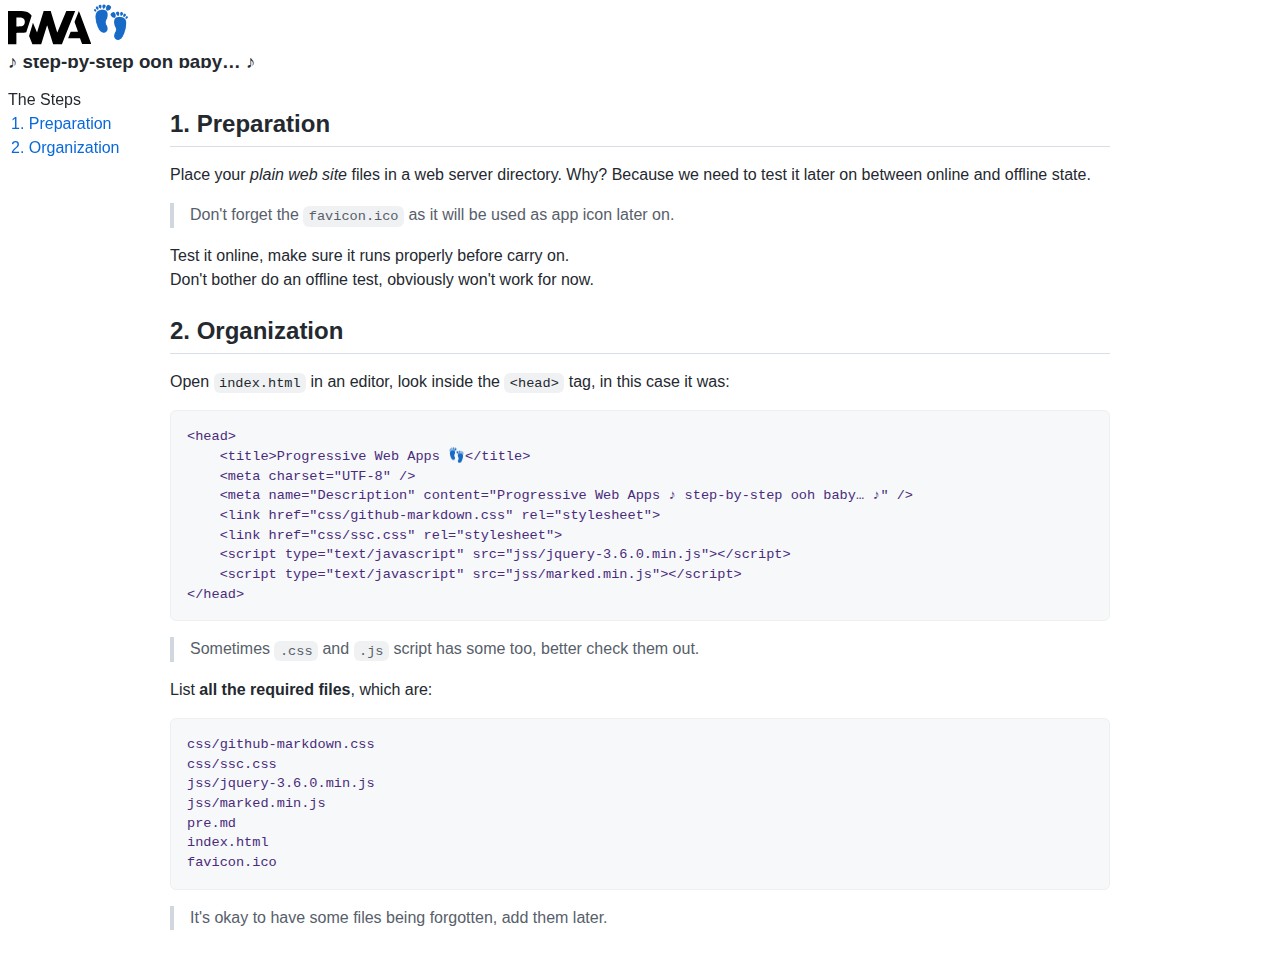
==== web/index.html @ a867998c "📁 Preparation & Organization" ====
<!DOCTYPE HTML>
<html lang="en">
	<head>
		<title>Progressive Web Apps 👣</title>
		<meta charset="UTF-8" />
		<meta name="Description" content="Progressive Web Apps ♪ step-by-step ooh baby… ♪" />
		<link href="css/github-markdown.css" rel="stylesheet">
		<link href="css/ssc.css" rel="stylesheet">
		<script type="text/javascript" src="jss/jquery-3.6.0.min.js"></script>
		<script type="text/javascript" src="jss/marked.min.js"></script>
	</head>
	<body>
		<div id="titcon">
			<div id="pwasvgcon">
				<svg id="pwasvg" width="100%" height="100%" viewBox="0 0 450 243" 
					version="1.1" xmlns:xlink="http://www.w3.org/1999/xlink" xmlns="http://www.w3.org/2000/svg">
					<g id="pwatxt">
						<g id="pwashorts" opacity="1">
							<path id="p450" fill="#000000" 
								d="M0.0225 11.2562C23.6725 11.1962 47.3225 11.2662 70.9725 11.2262C80.5425 11.1362 90.1925 12.0162 99.3325 14.9562C110.413 18.4662 120.303 25.7362 126.743 35.4162C127.763 36.7262 127.043 38.3862 126.713 39.8062C117.263 68.4862 108.163 97.2762 98.6525 125.946C81.2925 130.936 63.0525 127.866 45.2925 129.046C45.3725 149.426 45.4825 169.796 45.2525 190.176C30.1725 190.216 15.1025 190.206 0.0225 190.176C-0.0074997 130.536 -0.0074997 70.8962 0.0225 11.2562M45.2925 46.2762C45.4125 62.2062 45.4225 78.1362 45.2825 94.0662C53.3825 94.1462 61.5225 94.5062 69.6025 93.7262C75.4125 93.1062 81.5725 91.3462 85.4925 86.7262C90.8625 80.4862 91.4525 71.5962 90.2925 63.7862C89.0425 55.8262 82.7425 48.9262 74.7625 47.3862C65.0825 45.3762 55.1025 46.0462 45.2925 46.2762L45.2925 46.2762Z" />
							<path id="w25d4" fill="#000000" 
								d="M192.553 11.4286C204.783 11.0486 218.363 11.3386 230.603 11.2686C242.753 49.4986 253.683 88.1286 265.833 126.359C267.893 122.369 269.623 118.219 271.393 114.089C285.873 79.8586 300.703 45.7686 314.983 11.4586C330.923 11.0786 346.893 11.2286 362.833 11.3886C339.203 71.0386 314.773 130.389 291.123 190.029C275.313 190.409 259.493 190.199 243.683 190.149C235.043 162.739 226.483 135.309 217.923 107.879C215.613 100.989 213.853 94.7886 211.123 88.0386C199.833 122.339 190.453 155.739 179.353 190.099C163.513 190.259 131.753 190.039 131.753 190.039C131.753 190.039 123.293 168.091 116.052 150.649C114.752 148.829 113.832 145.189 114.552 143.239C123.091 116.055 134.743 74.7586 134.743 74.7586L156.853 126.519L161.283 111.919L192.553 11.4286Z" />
							<path id="a72d173" fill="#000000" 
								d="M361.5 64.11C368.88 46.59 375.14 28.62 382.78 11.22C390.76 31.27 398.02 51.61 405.73 71.78C420.5 110.97 435.23 150.18 450 189.38C433.41 189.52 416.82 189.59 400.23 189.35C396.53 178.73 392.75 168.13 388.84 157.58C367.49 157.27 346.13 157.68 324.78 157.39C329.23 145.85 333.86 134.38 338.38 122.87C351.57 122.72 364.77 123 377.96 122.73C372.11 106.17 366.17 89.64 360.23 73.11C358.88 70.07 360.31 66.92 361.5 64.11L361.5 64.11Z" />
						</g>
						<g id="pwalonger">
							<g id="pwapro" opacity="0">
								<path id="pb0" fill="#000000" 
									d="M0 190.201L0 11.2214L77.3987 11.2214C91.4267 11.2214 103.734 14.5248 113.763 21.04C123.791 27.5552 128.142 34.5075 131.412 40.8C134.683 47.0925 139.538 56.99 139.743 73.18C139.948 89.37 137.301 95.3589 131.232 105.56C125.164 115.761 117.837 118.372 113.123 121.02C108.408 123.668 90.3555 129.05 76.0225 129.05L45.2525 129.05L45.2525 190.18L0 190.201L0 190.201ZM45.29 46.28C45.41 62.21 45.42 78.14 45.28 94.07C53.38 94.15 61.52 94.51 69.6 93.73C75.41 93.11 81.57 91.35 85.49 86.73C90.86 80.49 91.45 71.6 90.29 63.79C89.04 55.83 82.74 48.93 74.76 47.39C65.08 45.38 55.1 46.05 45.29 46.28L45.29 46.28Z" />
								<path id="r6d114" fill="#000000" 
									d="M160.132 56.2645L160.132 190.045L202.723 190.045L202.723 117.406C202.723 109.452 205.248 103.021 210.3 98.1145C215.352 93.2081 221.681 90.7549 229.287 90.7549C231.842 90.7549 234.76 90.9581 238.04 91.3646C241.321 91.771 243.977 92.3226 246.01 93.0193L246.01 56.0032C242.119 54.9581 238.142 54.4355 234.077 54.4355C226.761 54.4355 220.345 56.5984 214.829 60.9242C209.313 65.25 205.336 71.8259 202.897 80.6516L201.503 80.6516L201.503 56.2645L160.132 56.2645L160.132 56.2645Z" />
								<path id="o9d8621" fill="#000000" 
									d="M325.877 192.571C311.884 192.571 299.836 189.682 289.732 183.905C279.629 178.127 271.863 170.056 266.434 159.692C261.005 149.327 258.29 137.294 258.29 123.59C258.29 109.829 261.005 97.7661 266.434 87.4016C271.863 77.0371 279.629 68.9662 289.732 63.1887C299.836 57.4113 311.884 54.5226 325.877 54.5226C339.929 54.5226 351.992 57.4113 362.066 63.1887C372.14 68.9662 379.892 77.0371 385.321 87.4016C390.75 97.7661 393.464 109.829 393.464 123.59C393.464 137.294 390.75 149.327 385.321 159.692C379.892 170.056 372.14 178.127 362.066 183.905C351.992 189.682 339.929 192.571 325.877 192.571L325.877 192.571ZM326.139 160.432C333.745 160.432 339.638 157.006 343.819 150.155C348 143.303 350.09 134.361 350.09 123.329C350.09 112.239 348 103.253 343.819 96.3725C339.638 89.4919 333.745 86.0516 326.139 86.0516C318.242 86.0516 312.189 89.4919 307.979 96.3725C303.769 103.253 301.664 112.239 301.664 123.329C301.664 134.361 303.769 143.303 307.979 150.155C312.189 157.006 318.242 160.432 326.139 160.432L326.139 160.432Z" />
							</g>
							<g id="pwagre" opacity="0">
								<path id="g15d6819" fill="#000000" 
									d="M477.686 243C458.641 243 443.719 239.139 432.919 231.416C422.119 223.694 415.935 213.968 414.367 202.239L454.693 199.974C455.854 204.097 458.453 207.377 462.488 209.816C466.523 212.255 471.967 213.474 478.819 213.474C485.961 213.474 491.869 211.732 496.543 208.248C501.217 204.765 503.554 198.755 503.554 190.219L503.554 166.703L502.073 166.703C499.577 172.858 495.106 177.982 488.661 182.076C482.215 186.169 474.057 188.216 464.186 188.216C454.432 188.216 445.504 185.937 437.404 181.379C429.304 176.821 422.83 169.737 417.982 160.127C413.133 150.518 410.709 138.135 410.709 122.981C410.709 107.303 413.206 94.4129 418.199 84.3097C423.193 74.2065 429.754 66.7161 437.883 61.8387C446.012 56.9613 454.722 54.5226 464.012 54.5226C474.58 54.5226 482.898 57.0919 488.965 62.2307C495.033 67.3694 499.344 73.0162 501.899 79.171L503.119 79.171L503.119 56.2645L545.535 56.2645L545.535 190.568C545.535 201.89 542.675 211.456 536.956 219.266C531.236 227.076 523.296 232.984 513.135 236.99C502.973 240.997 491.157 243 477.686 243L477.686 243ZM478.993 157.21C486.774 157.21 492.827 154.19 497.153 148.152C501.479 142.113 503.642 133.723 503.642 122.981C503.642 112.123 501.479 103.544 497.153 97.2435C492.827 90.9435 486.774 87.7935 478.993 87.7935C471.097 87.7935 465.029 90.9871 460.79 97.3742C456.551 103.761 454.432 112.297 454.432 122.981C454.432 133.665 456.551 142.04 460.79 148.108C465.029 154.176 471.097 157.21 478.993 157.21L478.993 157.21Z" />
								<path id="r21d6876" fill="#000000" 
									d="M568.002 56.2645L568.002 190.045L610.593 190.045L610.593 117.406C610.593 109.452 613.119 103.021 618.17 98.1145C623.222 93.2081 629.551 90.7549 637.157 90.7549C639.712 90.7549 642.63 90.9581 645.91 91.3646C649.191 91.771 651.848 92.3226 653.88 93.0193L653.88 56.0032C649.99 54.9581 646.012 54.4355 641.948 54.4355C634.631 54.4355 628.215 56.5984 622.699 60.9242C617.183 65.25 613.206 71.8259 610.767 80.6516L609.373 80.6516L609.373 56.2645L568.002 56.2645L568.002 56.2645Z" />
								<path id="e25d4358" fill="#000000" 
									d="M733.837 192.571C712.817 192.571 696.283 186.445 684.235 174.194C672.187 161.942 666.162 145.103 666.162 123.677C666.162 109.858 668.891 97.7661 674.349 87.4016C679.807 77.0371 687.501 68.9662 697.43 63.1887C707.359 57.4113 719.059 54.5226 732.53 54.5226C745.188 54.5226 756.395 57.15 766.149 62.4048C775.904 67.6597 783.54 75.3678 789.056 85.5291C794.572 95.6903 797.33 108.116 797.33 122.806L797.33 133.432L708.143 133.432L708.143 134.565C708.143 142.752 710.509 149.342 715.241 154.335C719.974 159.329 726.433 161.826 734.62 161.826C740.195 161.826 745.043 160.65 749.166 158.298C753.288 155.947 756.162 152.564 757.788 148.152L796.895 149.284C794.456 162.406 787.72 172.902 776.688 180.769C765.656 188.637 751.372 192.571 733.837 192.571L733.837 192.571ZM708.143 108.697L757.7 108.697C757.642 101.845 755.334 96.2275 750.776 91.8436C746.218 87.4597 740.426 85.2678 733.4 85.2678C726.317 85.2678 720.409 87.5033 715.676 91.9742C710.944 96.4452 708.433 102.019 708.143 108.697L708.143 108.697Z" />
								<path id="s31d29" 
									d="M903.105 98.1581L942.212 97.1129C941.108 83.8742 935.331 73.4661 924.879 65.8887C914.428 58.3113 900.144 54.5226 882.028 54.5226C863.912 54.5226 849.512 58.2677 838.828 65.7581C828.144 73.2484 822.831 83.7 822.889 97.1129C822.715 118.016 835.954 130.935 862.605 135.871L885.947 140.313C896.631 142.403 902.06 146.265 902.234 151.897C902.176 155.264 900.434 157.965 897.008 159.997C893.583 162.029 889.141 163.045 883.683 163.045C877.644 163.045 872.68 161.768 868.789 159.213C864.899 156.658 862.489 152.942 861.56 148.065L819.492 149.11C821.002 162.348 827.273 172.902 838.305 180.769C849.338 188.637 864.405 192.571 883.509 192.571C895.47 192.571 906.095 190.698 915.386 186.953C924.676 183.208 932.007 177.939 937.378 171.145C942.749 164.352 945.463 156.368 945.521 147.194C945.347 128.09 932.109 116.013 905.805 110.961L880.025 106.084C874.392 104.923 870.487 103.369 868.31 101.424C866.133 99.479 865.073 97.2291 865.131 94.6742C865.073 91.2484 866.771 88.5629 870.226 86.6177C873.681 84.6726 877.876 83.7 882.812 83.7C888.444 83.7 893.089 85.05 896.747 87.75C900.405 90.45 902.525 93.9194 903.105 98.1581L903.105 98.1581Z" />
							</g>
							<g id="pwasiv" opacity="0">
								<path id="s36d7782" fill="#000000" 
									d="M1046.84 98.1581L1085.94 97.1129C1084.84 83.8742 1079.06 73.4661 1068.61 65.8887C1058.16 58.3113 1043.87 54.5226 1025.76 54.5226C1007.64 54.5226 993.242 58.2677 982.558 65.7581C971.874 73.2484 966.561 83.7 966.619 97.1129C966.445 118.016 979.684 130.935 1006.34 135.871L1029.68 140.313C1040.36 142.403 1045.79 146.265 1045.96 151.897C1045.91 155.264 1044.16 157.965 1040.74 159.997C1037.31 162.029 1032.87 163.045 1027.41 163.045C1021.37 163.045 1016.41 161.768 1012.52 159.213C1008.63 156.658 1006.22 152.942 1005.29 148.065L963.223 149.11C964.732 162.348 971.003 172.902 982.036 180.769C993.068 188.637 1008.14 192.571 1027.24 192.571C1039.2 192.571 1049.83 190.698 1059.12 186.953C1068.41 183.208 1075.74 177.939 1081.11 171.145C1086.48 164.352 1089.19 156.368 1089.25 147.194C1089.08 128.09 1075.84 116.013 1049.54 110.961L1023.75 106.084C1018.12 104.923 1014.22 103.369 1012.04 101.424C1009.86 99.479 1008.8 97.2291 1008.86 94.6742C1008.8 91.2484 1010.5 88.5629 1013.96 86.6177C1017.41 84.6726 1021.61 83.7 1026.54 83.7C1032.17 83.7 1036.82 85.05 1040.48 87.75C1044.14 90.45 1046.25 93.9194 1046.84 98.1581L1046.84 98.1581Z" />
								<path id="i42d3684" fill="#000000" 
									d="M1131.49 40.6742C1125.51 40.6742 1120.37 38.6855 1116.08 34.7081C1111.78 30.7306 1109.63 25.9258 1109.63 20.2935C1109.63 14.6613 1111.78 9.871 1116.08 5.92257C1120.37 1.97419 1125.51 0 1131.49 0C1137.53 0 1142.69 1.97419 1146.95 5.92257C1151.22 9.871 1153.35 14.6613 1153.35 20.2935C1153.35 25.9258 1151.22 30.7306 1146.95 34.7081C1142.69 38.6855 1137.53 40.6742 1131.49 40.6742L1131.49 40.6742ZM1110.16 190.045L1110.16 56.2645L1152.75 56.2645L1152.75 190.045L1110.16 190.045L1110.16 190.045Z" />
								<path id="v44d6367" fill="#000000" 
									d="M1263.62 190.045L1309.52 56.2645L1264.66 56.2645L1239.93 148.413L1238.54 148.413L1213.89 56.2645L1169.03 56.2645L1214.84 190.045L1263.62 190.045L1263.62 190.045Z" />
								<path id="e50d424" fill="#000000" 
									d="M1388.34 192.571C1367.32 192.571 1350.79 186.445 1338.74 174.194C1326.69 161.942 1320.67 145.103 1320.67 123.677C1320.67 109.858 1323.4 97.7661 1328.85 87.4016C1334.31 77.0371 1342.01 68.9662 1351.94 63.1887C1361.86 57.4113 1373.56 54.5226 1387.04 54.5226C1399.69 54.5226 1410.9 57.15 1420.65 62.4048C1430.41 67.6597 1438.04 75.3678 1443.56 85.5291C1449.08 95.6903 1451.84 108.116 1451.84 122.806L1451.84 133.432L1362.65 133.432L1362.65 134.565C1362.65 142.752 1365.01 149.342 1369.75 154.335C1374.48 159.329 1380.94 161.826 1389.13 161.826C1394.7 161.826 1399.55 160.65 1403.67 158.298C1407.79 155.947 1410.67 152.564 1412.29 148.152L1451.4 149.284C1448.96 162.406 1442.23 172.902 1431.19 180.769C1420.16 188.637 1405.88 192.571 1388.34 192.571L1388.34 192.571ZM1362.65 108.697L1412.21 108.697C1412.15 101.845 1409.84 96.2275 1405.28 91.8436C1400.72 87.4597 1394.93 85.2678 1387.91 85.2678C1380.82 85.2678 1374.91 87.5033 1370.18 91.9742C1365.45 96.4452 1362.94 102.019 1362.65 108.697L1362.65 108.697Z" />
							</g>
							<g id="pwaweb" opacity="0">
								<path id="w57d054" fill="#000000" 
									d="M1664.61 11.25C1672.75 36.8627 1680.35 62.655 1688.12 88.3863C1690.68 96.2209 1693.24 104.058 1695.77 111.9C1695.89 112.294 1695.99 113.127 1696.07 114.328C1697.31 118.336 1698.57 122.34 1699.84 126.34C1701.9 122.35 1703.63 118.2 1705.4 114.07C1719.88 79.84 1734.71 45.75 1748.99 11.44C1764.93 11.06 1780.9 11.21 1796.84 11.37C1773.21 71.02 1748.78 130.37 1725.13 190.01C1712.7 190.309 1700.25 190.243 1687.81 190.177C1684.44 190.159 1681.07 190.141 1677.69 190.13C1669.05 162.72 1660.49 135.29 1651.93 107.86C1649.74 101.312 1648.04 94.5927 1645.53 88.1479C1643.03 94.5927 1641.33 101.312 1639.13 107.86C1630.57 135.29 1622.01 162.72 1613.37 190.13C1610 190.141 1606.63 190.159 1603.25 190.177C1590.81 190.243 1578.37 190.309 1565.93 190.01C1542.28 130.37 1517.85 71.02 1494.22 11.37C1510.16 11.21 1526.13 11.06 1542.07 11.44C1556.35 45.75 1571.18 79.84 1585.66 114.07C1587.43 118.2 1589.16 122.35 1591.22 126.34C1592.49 122.34 1593.75 118.336 1595 114.328C1595.07 113.127 1595.17 112.294 1595.29 111.9C1597.83 104.058 1600.38 96.2206 1602.94 88.3857C1610.72 62.6547 1618.31 36.8626 1626.45 11.25C1629.45 11.2671 1632.44 11.2627 1635.43 11.2518C1638.8 11.211 1642.17 11.2049 1645.53 11.212C1648.9 11.2049 1652.27 11.211 1655.64 11.2518C1658.63 11.2627 1661.62 11.2671 1664.61 11.25L1664.61 11.25Z" />
								<path id="e68d0583" fill="#000000" 
									d="M1850.13 192.571C1829.11 192.571 1812.58 186.445 1800.53 174.194C1788.48 161.942 1782.45 145.103 1782.45 123.677C1782.45 109.858 1785.18 97.7661 1790.64 87.4016C1796.1 77.0371 1803.79 68.9662 1813.72 63.1887C1823.65 57.4113 1835.35 54.5226 1848.82 54.5226C1861.48 54.5226 1872.69 57.15 1882.44 62.4048C1892.2 67.6597 1899.83 75.3678 1905.35 85.5291C1910.86 95.6903 1913.62 108.116 1913.62 122.806L1913.62 133.432L1824.44 133.432L1824.44 134.565C1824.44 142.752 1826.8 149.342 1831.53 154.335C1836.27 159.329 1842.73 161.826 1850.91 161.826C1856.49 161.826 1861.34 160.65 1865.46 158.298C1869.58 155.947 1872.45 152.564 1874.08 148.152L1913.19 149.284C1910.75 162.406 1904.01 172.902 1892.98 180.769C1881.95 188.637 1867.66 192.571 1850.13 192.571L1850.13 192.571ZM1824.44 108.697L1873.99 108.697C1873.94 101.845 1871.63 96.2275 1867.07 91.8436C1862.51 87.4597 1856.72 85.2678 1849.69 85.2678C1842.61 85.2678 1836.7 87.5033 1831.97 91.9742C1827.24 96.4452 1824.73 102.019 1824.44 108.697L1824.44 108.697Z" />
								<path id="b73d902" fill="#000000" 
									d="M1935.48 190.045L1935.48 11.671L1978.07 11.671L1978.07 79.171L1978.94 79.171C1981.5 73.0162 1985.81 67.3694 1991.88 62.2307C1997.95 57.092 2006.26 54.5227 2016.83 54.5226C2026.18 54.5226 2034.89 56.9758 2042.96 61.8823C2051.03 66.7888 2057.56 74.3081 2062.56 84.4404C2067.55 94.5726 2070.05 107.507 2070.05 123.242C2070.05 138.455 2067.65 151.142 2062.86 161.303C2058.07 171.465 2051.63 179.115 2043.53 184.253C2035.43 189.392 2026.44 191.961 2016.57 191.961C2006.47 191.961 1998.35 189.566 1992.23 184.776C1986.1 179.986 1981.67 174.513 1978.94 168.358L1977.64 168.358L1977.64 190.045L1935.48 190.045L1935.48 190.045ZM1977.2 123.155C1977.2 134.013 1979.37 142.664 1983.69 149.11C1988.02 155.555 1994.07 158.777 2001.85 158.777C2009.75 158.777 2015.8 155.54 2020.01 149.066C2024.22 142.592 2026.32 133.955 2026.32 123.155C2026.32 112.413 2024.22 103.834 2020.01 97.4177C2015.8 91.0016 2009.75 87.7935 2001.85 87.7935C1994.07 87.7935 1988.02 90.9581 1983.69 97.2871C1979.37 103.616 1977.2 112.239 1977.2 123.155L1977.2 123.155Z" />
							</g>
							<g id="pwaapp" opacity="0">
								<path id="a81d069" fill="#000000" fill-rule="evenodd" 
									d="M2241.22 11.94L2190.46 11.94C2190.46 11.94 2175.22 52.33 2167.51 72.5C2152.74 111.69 2138.01 150.9 2123.24 190.1C2139.83 190.24 2156.42 190.31 2173.01 190.07C2176.71 179.45 2180.49 168.85 2184.4 158.3C2187.62 158.253 2190.85 158.223 2194.07 158.204C2200.98 158.234 2207.9 158.216 2214.81 158.199L2214.82 158.199L2215.84 158.196L2216.88 158.199C2223.8 158.217 2230.72 158.234 2237.64 158.204C2240.86 158.223 2244.08 158.253 2247.3 158.3C2251.21 168.85 2254.99 179.45 2258.69 190.07C2275.28 190.31 2291.87 190.24 2308.46 190.1C2293.69 150.9 2278.96 111.69 2264.19 72.5C2256.48 52.33 2241.24 11.94 2241.24 11.94L2241.22 11.94L2241.22 11.94ZM2236.42 123.45C2230.57 106.89 2215.35 64.7619 2215.35 64.7619C2215.35 64.7619 2201.13 106.89 2195.28 123.45C2197.7 123.499 2234 123.499 2236.42 123.45Z" />
								<path id="p88d869" fill="#000000" 
									d="M2327.49 240.213L2327.49 56.2645L2369.65 56.2645L2369.65 79.171L2370.95 79.171C2373.51 73.0162 2377.82 67.3694 2383.89 62.2307C2389.95 57.092 2398.27 54.5226 2408.84 54.5226C2418.19 54.5226 2426.9 56.9758 2434.97 61.8822C2443.04 66.7887 2449.57 74.3081 2454.56 84.4403C2459.56 94.5726 2462.05 107.506 2462.05 123.242C2462.05 138.455 2459.66 151.142 2454.87 161.303C2450.08 171.465 2443.63 179.115 2435.53 184.253C2427.43 189.392 2418.45 191.961 2408.58 191.961C2398.47 191.961 2390.36 189.566 2384.23 184.776C2378.11 179.986 2373.68 174.513 2370.95 168.358L2370.08 168.358L2370.08 240.213L2327.49 240.213L2327.49 240.213ZM2369.21 123.155C2369.21 134.013 2371.37 142.664 2375.7 149.11C2380.02 155.555 2386.08 158.777 2393.86 158.777C2401.75 158.777 2407.81 155.54 2412.02 149.066C2416.23 142.592 2418.33 133.955 2418.33 123.155C2418.33 112.413 2416.23 103.834 2412.02 97.4177C2407.81 91.0016 2401.75 87.7935 2393.86 87.7935C2386.08 87.7935 2380.02 90.9581 2375.7 97.2871C2371.37 103.616 2369.21 112.239 2369.21 123.155L2369.21 123.155Z" />
								<path id="p94d862" fill="#000000" 
									d="M2484.44 240.213L2484.44 56.2645L2526.59 56.2645L2526.59 79.171L2527.9 79.171C2530.46 73.0162 2534.77 67.3694 2540.83 62.2307C2546.9 57.092 2555.22 54.5226 2565.79 54.5226C2575.14 54.5226 2583.85 56.9758 2591.92 61.8822C2599.99 66.7887 2606.52 74.3081 2611.51 84.4403C2616.51 94.5726 2619 107.506 2619 123.242C2619 138.455 2616.61 151.142 2611.82 161.303C2607.03 171.465 2600.58 179.115 2592.48 184.253C2584.38 189.392 2575.4 191.961 2565.53 191.961C2555.42 191.961 2547.31 189.566 2541.18 184.776C2535.06 179.986 2530.63 174.513 2527.9 168.358L2527.03 168.358L2527.03 240.213L2484.44 240.213L2484.44 240.213ZM2526.16 123.155C2526.16 134.013 2528.32 142.664 2532.65 149.11C2536.97 155.555 2543.03 158.777 2550.81 158.777C2558.7 158.777 2564.76 155.54 2568.97 149.066C2573.18 142.592 2575.28 133.955 2575.28 123.155C2575.28 112.413 2573.18 103.834 2568.97 97.4177C2564.76 91.0016 2558.7 87.7935 2550.81 87.7935C2543.03 87.7935 2536.97 90.9581 2532.65 97.2871C2528.32 103.616 2526.16 112.239 2526.16 123.155L2526.16 123.155Z" />
							</g>
						</g>
					</g>
				</svg>
			</div>
			<div id="foocon"><h1>👣</h1></div>
		</div>
		<div id="subcon"></div>
		<div id="toc"><ul id="cul"><span id="ult">The Steps</span> <span id="uli">🔗</span></ul></div>
		<div id="content" class="markdown-body"></div>
		<script>
			var arses, asses, subtit, anirun = false, mdfile = 'README.md';
			$.get(mdfile, function(data){
				arses = marked.parse(data);
				arses = arses.substr(arses.indexOf('<p>'));
				subtit =	arses.substr(0,arses.indexOf('</p>'));
				subtit =	'<h3>'+subtit.substr(subtit.indexOf('♪'),subtit.lastIndexOf('♪')-1)+'</h3>';
				arses = arses.substr(arses.indexOf('<h2>'));
				$('#content').html(arses); 
			}, 'text').done(function(){
				$('#pwatxt').animate({opacity:1}, 3060, aniTit);
				$('#subcon').html(subtit);
				setH2s($('#content').children());
				$('a').on("click",aniTit);
				$('ul').show();
			}).fail(function(e){ 
				console.log('md parse fail'); 
				$('#content').html(asses);
				$('ul').hide();
			});
			function setH2s(o){
				var h2i, cul = '';
				for (let i = 0; i < o.length; i++) {
					if(o.get(i).tagName == 'H2') {
						h2i = o.get(i).textContent.split(' ')[1].toLowerCase();
						o.get(i).id = h2i;
						cul += '<li><a href="#'+h2i+'">'+o.get(i).textContent+'</a></li>';
					}
				} 
				$('#cul').append(cul);
			}
			function aniTit(){
				if(!anirun){
					anirun = true;
					$('#p450').css({opacity:0});
					$('#pwapro').css({opacity:1});
					$('#w25d4,#a72d173').css({transform:"translateX(39.6%)"});
					$('#pwatxt').animate({opacity:1}, 270, function(){
						$('#pwagre').css({opacity:1});
						$('#w25d4,#a72d173').css({transform:"translateX(66%)"});
						$('#pwatxt').animate({opacity:1}, 270, function(){
							$('#pwasiv').css({opacity:1});
							$('#w25d4,#a72d173').css({transform:"translateX(75.6%)"});
							$('#pwatxt').animate({opacity:1}, 270, function(){
								$('#w25d4').css({opacity:0});
								$('#pwaweb').css({opacity:1});
								$('#a72d173').css({transform:"translateX(79.6%)"});
								$('#pwatxt').animate({opacity:1}, 270, function(){
									$('#a72d173').css({opacity:0});
									$('#pwaapp').css({opacity:1});
									$('#pwatxt').animate({opacity:1}, 3060, function(){
										$('#pwapro,#pwagre,#pwasiv,#pwaweb,#pwaapp').animate({opacity:0}, { 
											duration: 360, done: function(){
											$('#p450,#w25d4,#a72d173').removeAttr("style");
											$('#pwasvg').attr("viewBox","0 0 450 243");
											anirun = false;
										}});
									});
									$('#pwasvg').attr("viewBox","0 0 2619 243");
								});
								$('#pwasvg').attr("viewBox","0 0 2277 243");
							});
							$('#pwasvg').attr("viewBox","0 0 1836 243");
						});
						$('#pwasvg').attr("viewBox","0 0 1335 243");
					});
					$('#pwasvg').attr("viewBox","0 0 786 243");
				}
			}
			asses = '🤦‍♂️<pre>Ouch… It\'s not working this way. Please <b>run this site on a web server</b>.</pre>'; 
			asses += '🦊<pre class="err">⚠ Cross-Origin Request Blocked: The Same Origin Policy disallows reading the remote resource at file:///…/';
			asses += mdfile + '. (Reason: CORS request not http).</pre>';
			asses += '🤬<pre class="war">Why would it indiscriminately be blocked? First of all, it\'s a local file. ';
			asses += 'By definition it\'s not even a remote file! ';
			asses += 'Have you ever think of a better solution, like prompting user to allow/disallow this? ';
			asses += 'Do you think all web users are dumb? This\'s just dumb!</pre>';
			asses += '🤷‍♂️<pre>Well… I agree. But don\'t ask me. Ask your browser.</pre>'; 
			asses += '🦊<pre class="err">.</pre>';
			asses += '😡<pre class="war">I will just build my own browser then!</pre>';
			asses += '🙎‍♂️<pre>My advice.. don\'t. You might only wasting your energy. Once it\'s launched, it would be banned anyway.</pre>'; 
		</script>
	</body>
</html>
---- web/css/github-markdown.css ----
@media (prefers-color-scheme: dark) {
  .markdown-body, body {
    color-scheme: dark;
    --color-prettylights-syntax-comment: #8b949e;
    --color-prettylights-syntax-constant: #79c0ff;
    --color-prettylights-syntax-entity: #d2a8ff;
    --color-prettylights-syntax-storage-modifier-import: #c9d1d9;
    --color-prettylights-syntax-entity-tag: #7ee787;
    --color-prettylights-syntax-keyword: #ff7b72;
    --color-prettylights-syntax-string: #a5d6ff;
    --color-prettylights-syntax-variable: #ffa657;
    --color-prettylights-syntax-brackethighlighter-unmatched: #f85149;
    --color-prettylights-syntax-invalid-illegal-text: #f0f6fc;
    --color-prettylights-syntax-invalid-illegal-bg: #8e1519;
    --color-prettylights-syntax-carriage-return-text: #f0f6fc;
    --color-prettylights-syntax-carriage-return-bg: #b62324;
    --color-prettylights-syntax-string-regexp: #7ee787;
    --color-prettylights-syntax-markup-list: #f2cc60;
    --color-prettylights-syntax-markup-heading: #1f6feb;
    --color-prettylights-syntax-markup-italic: #c9d1d9;
    --color-prettylights-syntax-markup-bold: #c9d1d9;
    --color-prettylights-syntax-markup-deleted-text: #ffdcd7;
    --color-prettylights-syntax-markup-deleted-bg: #67060c;
    --color-prettylights-syntax-markup-inserted-text: #aff5b4;
    --color-prettylights-syntax-markup-inserted-bg: #033a16;
    --color-prettylights-syntax-markup-changed-text: #ffdfb6;
    --color-prettylights-syntax-markup-changed-bg: #5a1e02;
    --color-prettylights-syntax-markup-ignored-text: #c9d1d9;
    --color-prettylights-syntax-markup-ignored-bg: #1158c7;
    --color-prettylights-syntax-meta-diff-range: #d2a8ff;
    --color-prettylights-syntax-brackethighlighter-angle: #8b949e;
    --color-prettylights-syntax-sublimelinter-gutter-mark: #484f58;
    --color-prettylights-syntax-constant-other-reference-link: #a5d6ff;
    --color-fg-default: #c9d1d9;
    --color-fg-muted: #8b949e;
    --color-fg-subtle: #6e7681;
    --color-canvas-default: #0d1117;
    --color-canvas-subtle: #161b22;
    --color-border-default: #30363d;
    --color-border-muted: #21262d;
    --color-neutral-muted: rgba(110,118,129,0.4);
    --color-accent-fg: #58a6ff;
    --color-accent-emphasis: #1f6feb;
    --color-attention-subtle: rgba(187,128,9,0.15);
    --color-danger-fg: #f85149;
  }
}

@media (prefers-color-scheme: light) {
  .markdown-body, body {
    color-scheme: light;
    --color-prettylights-syntax-comment: #6e7781;
    --color-prettylights-syntax-constant: #0550ae;
    --color-prettylights-syntax-entity: #8250df;
    --color-prettylights-syntax-storage-modifier-import: #24292f;
    --color-prettylights-syntax-entity-tag: #116329;
    --color-prettylights-syntax-keyword: #cf222e;
    --color-prettylights-syntax-string: #0a3069;
    --color-prettylights-syntax-variable: #953800;
    --color-prettylights-syntax-brackethighlighter-unmatched: #82071e;
    --color-prettylights-syntax-invalid-illegal-text: #f6f8fa;
    --color-prettylights-syntax-invalid-illegal-bg: #82071e;
    --color-prettylights-syntax-carriage-return-text: #f6f8fa;
    --color-prettylights-syntax-carriage-return-bg: #cf222e;
    --color-prettylights-syntax-string-regexp: #116329;
    --color-prettylights-syntax-markup-list: #3b2300;
    --color-prettylights-syntax-markup-heading: #0550ae;
    --color-prettylights-syntax-markup-italic: #24292f;
    --color-prettylights-syntax-markup-bold: #24292f;
    --color-prettylights-syntax-markup-deleted-text: #82071e;
    --color-prettylights-syntax-markup-deleted-bg: #ffebe9;
    --color-prettylights-syntax-markup-inserted-text: #116329;
    --color-prettylights-syntax-markup-inserted-bg: #dafbe1;
    --color-prettylights-syntax-markup-changed-text: #953800;
    --color-prettylights-syntax-markup-changed-bg: #ffd8b5;
    --color-prettylights-syntax-markup-ignored-text: #eaeef2;
    --color-prettylights-syntax-markup-ignored-bg: #0550ae;
    --color-prettylights-syntax-meta-diff-range: #8250df;
    --color-prettylights-syntax-brackethighlighter-angle: #57606a;
    --color-prettylights-syntax-sublimelinter-gutter-mark: #8c959f;
    --color-prettylights-syntax-constant-other-reference-link: #0a3069;
    --color-fg-default: #24292f;
    --color-fg-muted: #57606a;
    --color-fg-subtle: #6e7781;
    --color-canvas-default: #ffffff;
    --color-canvas-subtle: #f6f8fa;
    --color-border-default: #d0d7de;
    --color-border-muted: hsla(210,18%,87%,1);
    --color-neutral-muted: rgba(175,184,193,0.2);
    --color-accent-fg: #0969da;
    --color-accent-emphasis: #0969da;
    --color-attention-subtle: #fff8c5;
    --color-danger-fg: #cf222e;
  }
}

.markdown-body {
  -ms-text-size-adjust: 100%;
  -webkit-text-size-adjust: 100%;
  margin: 0;
  color: var(--color-fg-default);
  background-color: var(--color-canvas-default);
  font-family: -apple-system,BlinkMacSystemFont,"Segoe UI","Noto Sans",Helvetica,Arial,sans-serif,"Apple Color Emoji","Segoe UI Emoji";
  font-size: 16px;
  line-height: 1.5;
  word-wrap: break-word;
}

.markdown-body .octicon {
  display: inline-block;
  fill: currentColor;
  vertical-align: text-bottom;
}

.markdown-body h1:hover .anchor .octicon-link:before,
.markdown-body h2:hover .anchor .octicon-link:before,
.markdown-body h3:hover .anchor .octicon-link:before,
.markdown-body h4:hover .anchor .octicon-link:before,
.markdown-body h5:hover .anchor .octicon-link:before,
.markdown-body h6:hover .anchor .octicon-link:before {
  width: 16px;
  height: 16px;
  content: ' ';
  display: inline-block;
  background-color: currentColor;
  -webkit-mask-image: url("data:image/svg+xml,<svg xmlns='http://www.w3.org/2000/svg' viewBox='0 0 16 16' version='1.1' aria-hidden='true'><path fill-rule='evenodd' d='M7.775 3.275a.75.75 0 001.06 1.06l1.25-1.25a2 2 0 112.83 2.83l-2.5 2.5a2 2 0 01-2.83 0 .75.75 0 00-1.06 1.06 3.5 3.5 0 004.95 0l2.5-2.5a3.5 3.5 0 00-4.95-4.95l-1.25 1.25zm-4.69 9.64a2 2 0 010-2.83l2.5-2.5a2 2 0 012.83 0 .75.75 0 001.06-1.06 3.5 3.5 0 00-4.95 0l-2.5 2.5a3.5 3.5 0 004.95 4.95l1.25-1.25a.75.75 0 00-1.06-1.06l-1.25 1.25a2 2 0 01-2.83 0z'></path></svg>");
  mask-image: url("data:image/svg+xml,<svg xmlns='http://www.w3.org/2000/svg' viewBox='0 0 16 16' version='1.1' aria-hidden='true'><path fill-rule='evenodd' d='M7.775 3.275a.75.75 0 001.06 1.06l1.25-1.25a2 2 0 112.83 2.83l-2.5 2.5a2 2 0 01-2.83 0 .75.75 0 00-1.06 1.06 3.5 3.5 0 004.95 0l2.5-2.5a3.5 3.5 0 00-4.95-4.95l-1.25 1.25zm-4.69 9.64a2 2 0 010-2.83l2.5-2.5a2 2 0 012.83 0 .75.75 0 001.06-1.06 3.5 3.5 0 00-4.95 0l-2.5 2.5a3.5 3.5 0 004.95 4.95l1.25-1.25a.75.75 0 00-1.06-1.06l-1.25 1.25a2 2 0 01-2.83 0z'></path></svg>");
}

.markdown-body details,
.markdown-body figcaption,
.markdown-body figure {
  display: block;
}

.markdown-body summary {
  display: list-item;
}

.markdown-body [hidden] {
  display: none !important;
}

.markdown-body a {
  background-color: transparent;
  color: var(--color-accent-fg);
  text-decoration: none;
}

.markdown-body abbr[title] {
  border-bottom: none;
  text-decoration: underline dotted;
}

.markdown-body b,
.markdown-body strong {
  font-weight: var(--base-text-weight-semibold, 600);
}

.markdown-body dfn {
  font-style: italic;
}

.markdown-body h1 {
  margin: .67em 0;
  font-weight: var(--base-text-weight-semibold, 600);
  padding-bottom: .3em;
  font-size: 2em;
  border-bottom: 1px solid var(--color-border-muted);
}

.markdown-body mark {
  background-color: var(--color-attention-subtle);
  color: var(--color-fg-default);
}

.markdown-body small {
  font-size: 90%;
}

.markdown-body sub,
.markdown-body sup {
  font-size: 75%;
  line-height: 0;
  position: relative;
  vertical-align: baseline;
}

.markdown-body sub {
  bottom: -0.25em;
}

.markdown-body sup {
  top: -0.5em;
}

.markdown-body img {
  border-style: none;
  max-width: 100%;
  box-sizing: content-box;
  background-color: var(--color-canvas-default);
}

.markdown-body code,
.markdown-body kbd,
.markdown-body pre,
.markdown-body samp {
  font-family: monospace;
  font-size: 1em;
}

.markdown-body figure {
  margin: 1em 40px;
}

.markdown-body hr {
  box-sizing: content-box;
  overflow: hidden;
  background: transparent;
  border-bottom: 1px solid var(--color-border-muted);
  height: .25em;
  padding: 0;
  margin: 24px 0;
  background-color: var(--color-border-default);
  border: 0;
}

.markdown-body input {
  font: inherit;
  margin: 0;
  overflow: visible;
  font-family: inherit;
  font-size: inherit;
  line-height: inherit;
}

.markdown-body [type=button],
.markdown-body [type=reset],
.markdown-body [type=submit] {
  appearance: button;
  -webkit-appearance: button;
}

.markdown-body [type=checkbox],
.markdown-body [type=radio] {
  box-sizing: border-box;
  padding: 0;
}

.markdown-body [type=number]::-webkit-inner-spin-button,
.markdown-body [type=number]::-webkit-outer-spin-button {
  height: auto;
}

.markdown-body [type=search]::-webkit-search-cancel-button,
.markdown-body [type=search]::-webkit-search-decoration {
  -webkit-appearance: none;
}

.markdown-body ::-webkit-input-placeholder {
  color: inherit;
  opacity: .54;
}

.markdown-body ::-webkit-file-upload-button {
  -webkit-appearance: button;
  font: inherit;
}

.markdown-body a:hover {
  text-decoration: underline;
}

.markdown-body ::placeholder {
  color: var(--color-fg-subtle);
  opacity: 1;
}

.markdown-body hr::before {
  display: table;
  content: "";
}

.markdown-body hr::after {
  display: table;
  clear: both;
  content: "";
}

.markdown-body table {
  border-spacing: 0;
  border-collapse: collapse;
  display: block;
  width: max-content;
  max-width: 100%;
  overflow: auto;
}

.markdown-body td,
.markdown-body th {
  padding: 0;
}

.markdown-body details summary {
  cursor: pointer;
}

.markdown-body details:not([open])>*:not(summary) {
  display: none !important;
}

.markdown-body a:focus,
.markdown-body [role=button]:focus,
.markdown-body input[type=radio]:focus,
.markdown-body input[type=checkbox]:focus {
  outline: 2px solid var(--color-accent-fg);
  outline-offset: -2px;
  box-shadow: none;
}

.markdown-body a:focus:not(:focus-visible),
.markdown-body [role=button]:focus:not(:focus-visible),
.markdown-body input[type=radio]:focus:not(:focus-visible),
.markdown-body input[type=checkbox]:focus:not(:focus-visible) {
  outline: solid 1px transparent;
}

.markdown-body a:focus-visible,
.markdown-body [role=button]:focus-visible,
.markdown-body input[type=radio]:focus-visible,
.markdown-body input[type=checkbox]:focus-visible {
  outline: 2px solid var(--color-accent-fg);
  outline-offset: -2px;
  box-shadow: none;
}

.markdown-body a:not([class]):focus,
.markdown-body a:not([class]):focus-visible,
.markdown-body input[type=radio]:focus,
.markdown-body input[type=radio]:focus-visible,
.markdown-body input[type=checkbox]:focus,
.markdown-body input[type=checkbox]:focus-visible {
  outline-offset: 0;
}

.markdown-body kbd {
  display: inline-block;
  padding: 3px 5px;
  font: 11px ui-monospace,SFMono-Regular,SF Mono,Menlo,Consolas,Liberation Mono,monospace;
  line-height: 10px;
  color: var(--color-fg-default);
  vertical-align: middle;
  background-color: var(--color-canvas-subtle);
  border: solid 1px var(--color-neutral-muted);
  border-bottom-color: var(--color-neutral-muted);
  border-radius: 6px;
  box-shadow: inset 0 -1px 0 var(--color-neutral-muted);
}

.markdown-body h1,
.markdown-body h2,
.markdown-body h3,
.markdown-body h4,
.markdown-body h5,
.markdown-body h6 {
  margin-top: 24px;
  margin-bottom: 16px;
  font-weight: var(--base-text-weight-semibold, 600);
  line-height: 1.25;
}

.markdown-body h2 {
  font-weight: var(--base-text-weight-semibold, 600);
  padding-bottom: .3em;
  font-size: 1.5em;
  border-bottom: 1px solid var(--color-border-muted);
}

.markdown-body h3 {
  font-weight: var(--base-text-weight-semibold, 600);
  font-size: 1.25em;
}

.markdown-body h4 {
  font-weight: var(--base-text-weight-semibold, 600);
  font-size: 1em;
}

.markdown-body h5 {
  font-weight: var(--base-text-weight-semibold, 600);
  font-size: .875em;
}

.markdown-body h6 {
  font-weight: var(--base-text-weight-semibold, 600);
  font-size: .85em;
  color: var(--color-fg-muted);
}

.markdown-body p {
  margin-top: 0;
  margin-bottom: 10px;
}

.markdown-body blockquote {
  margin: 0;
  padding: 0 1em;
  color: var(--color-fg-muted);
  border-left: .25em solid var(--color-border-default);
}

.markdown-body ul,
.markdown-body ol {
  margin-top: 0;
  margin-bottom: 0;
  padding-left: 2em;
}

.markdown-body ol ol,
.markdown-body ul ol {
  list-style-type: lower-roman;
}

.markdown-body ul ul ol,
.markdown-body ul ol ol,
.markdown-body ol ul ol,
.markdown-body ol ol ol {
  list-style-type: lower-alpha;
}

.markdown-body dd {
  margin-left: 0;
}

.markdown-body tt,
.markdown-body code,
.markdown-body samp {
  font-family: ui-monospace,SFMono-Regular,SF Mono,Menlo,Consolas,Liberation Mono,monospace;
  font-size: 12px;
}

.markdown-body pre {
  margin-top: 0;
  margin-bottom: 0;
  font-family: ui-monospace,SFMono-Regular,SF Mono,Menlo,Consolas,Liberation Mono,monospace;
  font-size: 12px;
  word-wrap: normal;
}

.markdown-body .octicon {
  display: inline-block;
  overflow: visible !important;
  vertical-align: text-bottom;
  fill: currentColor;
}

.markdown-body input::-webkit-outer-spin-button,
.markdown-body input::-webkit-inner-spin-button {
  margin: 0;
  -webkit-appearance: none;
  appearance: none;
}

.markdown-body::before {
  display: table;
  content: "";
}

.markdown-body::after {
  display: table;
  clear: both;
  content: "";
}

.markdown-body>*:first-child {
  margin-top: 0 !important;
}

.markdown-body>*:last-child {
  margin-bottom: 0 !important;
}

.markdown-body a:not([href]) {
  color: inherit;
  text-decoration: none;
}

.markdown-body .absent {
  color: var(--color-danger-fg);
}

.markdown-body .anchor {
  float: left;
  padding-right: 4px;
  margin-left: -20px;
  line-height: 1;
}

.markdown-body .anchor:focus {
  outline: none;
}

.markdown-body p,
.markdown-body blockquote,
.markdown-body ul,
.markdown-body ol,
.markdown-body dl,
.markdown-body table,
.markdown-body pre,
.markdown-body details {
  margin-top: 0;
  margin-bottom: 16px;
}

.markdown-body blockquote>:first-child {
  margin-top: 0;
}

.markdown-body blockquote>:last-child {
  margin-bottom: 0;
}

.markdown-body h1 .octicon-link,
.markdown-body h2 .octicon-link,
.markdown-body h3 .octicon-link,
.markdown-body h4 .octicon-link,
.markdown-body h5 .octicon-link,
.markdown-body h6 .octicon-link {
  color: var(--color-fg-default);
  vertical-align: middle;
  visibility: hidden;
}

.markdown-body h1:hover .anchor,
.markdown-body h2:hover .anchor,
.markdown-body h3:hover .anchor,
.markdown-body h4:hover .anchor,
.markdown-body h5:hover .anchor,
.markdown-body h6:hover .anchor {
  text-decoration: none;
}

.markdown-body h1:hover .anchor .octicon-link,
.markdown-body h2:hover .anchor .octicon-link,
.markdown-body h3:hover .anchor .octicon-link,
.markdown-body h4:hover .anchor .octicon-link,
.markdown-body h5:hover .anchor .octicon-link,
.markdown-body h6:hover .anchor .octicon-link {
  visibility: visible;
}

.markdown-body h1 tt,
.markdown-body h1 code,
.markdown-body h2 tt,
.markdown-body h2 code,
.markdown-body h3 tt,
.markdown-body h3 code,
.markdown-body h4 tt,
.markdown-body h4 code,
.markdown-body h5 tt,
.markdown-body h5 code,
.markdown-body h6 tt,
.markdown-body h6 code {
  padding: 0 .2em;
  font-size: inherit;
}

.markdown-body summary h1,
.markdown-body summary h2,
.markdown-body summary h3,
.markdown-body summary h4,
.markdown-body summary h5,
.markdown-body summary h6 {
  display: inline-block;
}

.markdown-body summary h1 .anchor,
.markdown-body summary h2 .anchor,
.markdown-body summary h3 .anchor,
.markdown-body summary h4 .anchor,
.markdown-body summary h5 .anchor,
.markdown-body summary h6 .anchor {
  margin-left: -40px;
}

.markdown-body summary h1,
.markdown-body summary h2 {
  padding-bottom: 0;
  border-bottom: 0;
}

.markdown-body ul.no-list,
.markdown-body ol.no-list {
  padding: 0;
  list-style-type: none;
}

.markdown-body ol[type=a] {
  list-style-type: lower-alpha;
}

.markdown-body ol[type=A] {
  list-style-type: upper-alpha;
}

.markdown-body ol[type=i] {
  list-style-type: lower-roman;
}

.markdown-body ol[type=I] {
  list-style-type: upper-roman;
}

.markdown-body ol[type="1"] {
  list-style-type: decimal;
}

.markdown-body div>ol:not([type]) {
  list-style-type: decimal;
}

.markdown-body ul ul,
.markdown-body ul ol,
.markdown-body ol ol,
.markdown-body ol ul {
  margin-top: 0;
  margin-bottom: 0;
}

.markdown-body li>p {
  margin-top: 16px;
}

.markdown-body li+li {
  margin-top: .25em;
}

.markdown-body dl {
  padding: 0;
}

.markdown-body dl dt {
  padding: 0;
  margin-top: 16px;
  font-size: 1em;
  font-style: italic;
  font-weight: var(--base-text-weight-semibold, 600);
}

.markdown-body dl dd {
  padding: 0 16px;
  margin-bottom: 16px;
}

.markdown-body table th {
  font-weight: var(--base-text-weight-semibold, 600);
}

.markdown-body table th,
.markdown-body table td {
  padding: 6px 13px;
  border: 1px solid var(--color-border-default);
}

.markdown-body table tr {
  background-color: var(--color-canvas-default);
  border-top: 1px solid var(--color-border-muted);
}

.markdown-body table tr:nth-child(2n) {
  background-color: var(--color-canvas-subtle);
}

.markdown-body table img {
  background-color: transparent;
}

.markdown-body img[align=right] {
  padding-left: 20px;
}

.markdown-body img[align=left] {
  padding-right: 20px;
}

.markdown-body .emoji {
  max-width: none;
  vertical-align: text-top;
  background-color: transparent;
}

.markdown-body span.frame {
  display: block;
  overflow: hidden;
}

.markdown-body span.frame>span {
  display: block;
  float: left;
  width: auto;
  padding: 7px;
  margin: 13px 0 0;
  overflow: hidden;
  border: 1px solid var(--color-border-default);
}

.markdown-body span.frame span img {
  display: block;
  float: left;
}

.markdown-body span.frame span span {
  display: block;
  padding: 5px 0 0;
  clear: both;
  color: var(--color-fg-default);
}

.markdown-body span.align-center {
  display: block;
  overflow: hidden;
  clear: both;
}

.markdown-body span.align-center>span {
  display: block;
  margin: 13px auto 0;
  overflow: hidden;
  text-align: center;
}

.markdown-body span.align-center span img {
  margin: 0 auto;
  text-align: center;
}

.markdown-body span.align-right {
  display: block;
  overflow: hidden;
  clear: both;
}

.markdown-body span.align-right>span {
  display: block;
  margin: 13px 0 0;
  overflow: hidden;
  text-align: right;
}

.markdown-body span.align-right span img {
  margin: 0;
  text-align: right;
}

.markdown-body span.float-left {
  display: block;
  float: left;
  margin-right: 13px;
  overflow: hidden;
}

.markdown-body span.float-left span {
  margin: 13px 0 0;
}

.markdown-body span.float-right {
  display: block;
  float: right;
  margin-left: 13px;
  overflow: hidden;
}

.markdown-body span.float-right>span {
  display: block;
  margin: 13px auto 0;
  overflow: hidden;
  text-align: right;
}

.markdown-body code,
.markdown-body tt {
  padding: .2em .4em;
  margin: 0;
  font-size: 85%;
  white-space: break-spaces;
  background-color: var(--color-neutral-muted);
  border-radius: 6px;
}

.markdown-body code br,
.markdown-body tt br {
  display: none;
}

.markdown-body del code {
  text-decoration: inherit;
}

.markdown-body samp {
  font-size: 85%;
}

.markdown-body pre code {
  font-size: 100%;
}

.markdown-body pre>code {
  padding: 0;
  margin: 0;
  word-break: normal;
  white-space: pre;
  background: transparent;
  border: 0;
}

.markdown-body .highlight {
  margin-bottom: 16px;
}

.markdown-body .highlight pre {
  margin-bottom: 0;
  word-break: normal;
}

.markdown-body .highlight pre,
.markdown-body pre {
  padding: 16px;
  overflow: auto;
  font-size: 85%;
  line-height: 1.45;
  background-color: var(--color-canvas-subtle);
  border-radius: 6px;
}

.markdown-body pre code,
.markdown-body pre tt {
  display: inline;
  max-width: auto;
  padding: 0;
  margin: 0;
  overflow: visible;
  line-height: inherit;
  word-wrap: normal;
  background-color: transparent;
  border: 0;
}

.markdown-body .csv-data td,
.markdown-body .csv-data th {
  padding: 5px;
  overflow: hidden;
  font-size: 12px;
  line-height: 1;
  text-align: left;
  white-space: nowrap;
}

.markdown-body .csv-data .blob-num {
  padding: 10px 8px 9px;
  text-align: right;
  background: var(--color-canvas-default);
  border: 0;
}

.markdown-body .csv-data tr {
  border-top: 0;
}

.markdown-body .csv-data th {
  font-weight: var(--base-text-weight-semibold, 600);
  background: var(--color-canvas-subtle);
  border-top: 0;
}

.markdown-body [data-footnote-ref]::before {
  content: "[";
}

.markdown-body [data-footnote-ref]::after {
  content: "]";
}

.markdown-body .footnotes {
  font-size: 12px;
  color: var(--color-fg-muted);
  border-top: 1px solid var(--color-border-default);
}

.markdown-body .footnotes ol {
  padding-left: 16px;
}

.markdown-body .footnotes ol ul {
  display: inline-block;
  padding-left: 16px;
  margin-top: 16px;
}

.markdown-body .footnotes li {
  position: relative;
}

.markdown-body .footnotes li:target::before {
  position: absolute;
  top: -8px;
  right: -8px;
  bottom: -8px;
  left: -24px;
  pointer-events: none;
  content: "";
  border: 2px solid var(--color-accent-emphasis);
  border-radius: 6px;
}

.markdown-body .footnotes li:target {
  color: var(--color-fg-default);
}

.markdown-body .footnotes .data-footnote-backref g-emoji {
  font-family: monospace;
}

.markdown-body .pl-c {
  color: var(--color-prettylights-syntax-comment);
}

.markdown-body .pl-c1,
.markdown-body .pl-s .pl-v {
  color: var(--color-prettylights-syntax-constant);
}

.markdown-body .pl-e,
.markdown-body .pl-en {
  color: var(--color-prettylights-syntax-entity);
}

.markdown-body .pl-smi,
.markdown-body .pl-s .pl-s1 {
  color: var(--color-prettylights-syntax-storage-modifier-import);
}

.markdown-body .pl-ent {
  color: var(--color-prettylights-syntax-entity-tag);
}

.markdown-body .pl-k {
  color: var(--color-prettylights-syntax-keyword);
}

.markdown-body .pl-s,
.markdown-body .pl-pds,
.markdown-body .pl-s .pl-pse .pl-s1,
.markdown-body .pl-sr,
.markdown-body .pl-sr .pl-cce,
.markdown-body .pl-sr .pl-sre,
.markdown-body .pl-sr .pl-sra {
  color: var(--color-prettylights-syntax-string);
}

.markdown-body .pl-v,
.markdown-body .pl-smw {
  color: var(--color-prettylights-syntax-variable);
}

.markdown-body .pl-bu {
  color: var(--color-prettylights-syntax-brackethighlighter-unmatched);
}

.markdown-body .pl-ii {
  color: var(--color-prettylights-syntax-invalid-illegal-text);
  background-color: var(--color-prettylights-syntax-invalid-illegal-bg);
}

.markdown-body .pl-c2 {
  color: var(--color-prettylights-syntax-carriage-return-text);
  background-color: var(--color-prettylights-syntax-carriage-return-bg);
}

.markdown-body .pl-sr .pl-cce {
  font-weight: bold;
  color: var(--color-prettylights-syntax-string-regexp);
}

.markdown-body .pl-ml {
  color: var(--color-prettylights-syntax-markup-list);
}

.markdown-body .pl-mh,
.markdown-body .pl-mh .pl-en,
.markdown-body .pl-ms {
  font-weight: bold;
  color: var(--color-prettylights-syntax-markup-heading);
}

.markdown-body .pl-mi {
  font-style: italic;
  color: var(--color-prettylights-syntax-markup-italic);
}

.markdown-body .pl-mb {
  font-weight: bold;
  color: var(--color-prettylights-syntax-markup-bold);
}

.markdown-body .pl-md {
  color: var(--color-prettylights-syntax-markup-deleted-text);
  background-color: var(--color-prettylights-syntax-markup-deleted-bg);
}

.markdown-body .pl-mi1 {
  color: var(--color-prettylights-syntax-markup-inserted-text);
  background-color: var(--color-prettylights-syntax-markup-inserted-bg);
}

.markdown-body .pl-mc {
  color: var(--color-prettylights-syntax-markup-changed-text);
  background-color: var(--color-prettylights-syntax-markup-changed-bg);
}

.markdown-body .pl-mi2 {
  color: var(--color-prettylights-syntax-markup-ignored-text);
  background-color: var(--color-prettylights-syntax-markup-ignored-bg);
}

.markdown-body .pl-mdr {
  font-weight: bold;
  color: var(--color-prettylights-syntax-meta-diff-range);
}

.markdown-body .pl-ba {
  color: var(--color-prettylights-syntax-brackethighlighter-angle);
}

.markdown-body .pl-sg {
  color: var(--color-prettylights-syntax-sublimelinter-gutter-mark);
}

.markdown-body .pl-corl {
  text-decoration: underline;
  color: var(--color-prettylights-syntax-constant-other-reference-link);
}

.markdown-body g-emoji {
  display: inline-block;
  min-width: 1ch;
  font-family: "Apple Color Emoji","Segoe UI Emoji","Segoe UI Symbol";
  font-size: 1em;
  font-style: normal !important;
  font-weight: var(--base-text-weight-normal, 400);
  line-height: 1;
  vertical-align: -0.075em;
}

.markdown-body g-emoji img {
  width: 1em;
  height: 1em;
}

.markdown-body .task-list-item {
  list-style-type: none;
}

.markdown-body .task-list-item label {
  font-weight: var(--base-text-weight-normal, 400);
}

.markdown-body .task-list-item.enabled label {
  cursor: pointer;
}

.markdown-body .task-list-item+.task-list-item {
  margin-top: 4px;
}

.markdown-body .task-list-item .handle {
  display: none;
}

.markdown-body .task-list-item-checkbox {
  margin: 0 .2em .25em -1.4em;
  vertical-align: middle;
}

.markdown-body .contains-task-list:dir(rtl) .task-list-item-checkbox {
  margin: 0 -1.6em .25em .2em;
}

.markdown-body .contains-task-list {
  position: relative;
}

.markdown-body .contains-task-list:hover .task-list-item-convert-container,
.markdown-body .contains-task-list:focus-within .task-list-item-convert-container {
  display: block;
  width: auto;
  height: 24px;
  overflow: visible;
  clip: auto;
}

.markdown-body ::-webkit-calendar-picker-indicator {
  filter: invert(50%);
}
---- web/css/ssc.css ----
body {
	color: var(--color-fg-default);
	background-color: var(--color-canvas-default);
	font-family: -apple-system,BlinkMacSystemFont,"Segoe UI","Noto Sans",Helvetica,Arial,sans-serif,"Apple Color Emoji","Segoe UI Emoji";
}
h1 { margin: -6px 0 0 0; }
h3 { margin: 0 auto; }
#titcon {
	top: 0;
	width: 100%;
	z-index: 999;
	padding-top: 9px;
	position: fixed;
	background-color: var(--color-canvas-default);
}
#pwasvgcon {
	position: relative;
	display: inline-block;
	overflow: clip;
}
#pwasvg { height: 45px; }
#foocon {
	position: absolute;
	display: inline-block;
}
#subcon {
	margin-top: 51px;
}
#toc {
	position: fixed; 
	overflow: hidden;
	width: 126px;
}
#toc > ul {
	margin: 0 auto; 
	padding: 18px 0;
}
#ult { display: inline; }
#uli { display: none; }
#toc > ul > li {
	color: var(--color-accent-fg);
	text-overflow: ellipsis; 
	overflow: hidden;
	list-style: none;
	padding: 6px 3px 0 3px;
}
#toc > ul > li > a {
	background-color: transparent;
	color: var(--color-accent-fg);
	text-decoration: none;
}
.markdown-body {
	box-sizing: border-box;
	min-width: 200px;
	margin: 0 126px;
	padding: 36px;
 }
 @media (max-width: 767px) { 
	#toc { width: 21px; }
	#ult { display: none; }
	#uli { display: inline; }
	.markdown-body { padding: 15px; margin: 0 18px; }
}
pre {
	background: #e3dcef;
	color: #4a2b7b;
	padding: 9px;
	border: 1px solid #efefef;
	white-space: break-spaces;
}
pre.err {
	background: #FDF2F5;
	color: #A3000F;
}
pre.war {
	background: #FDFFDF;
	color: #555402;
}
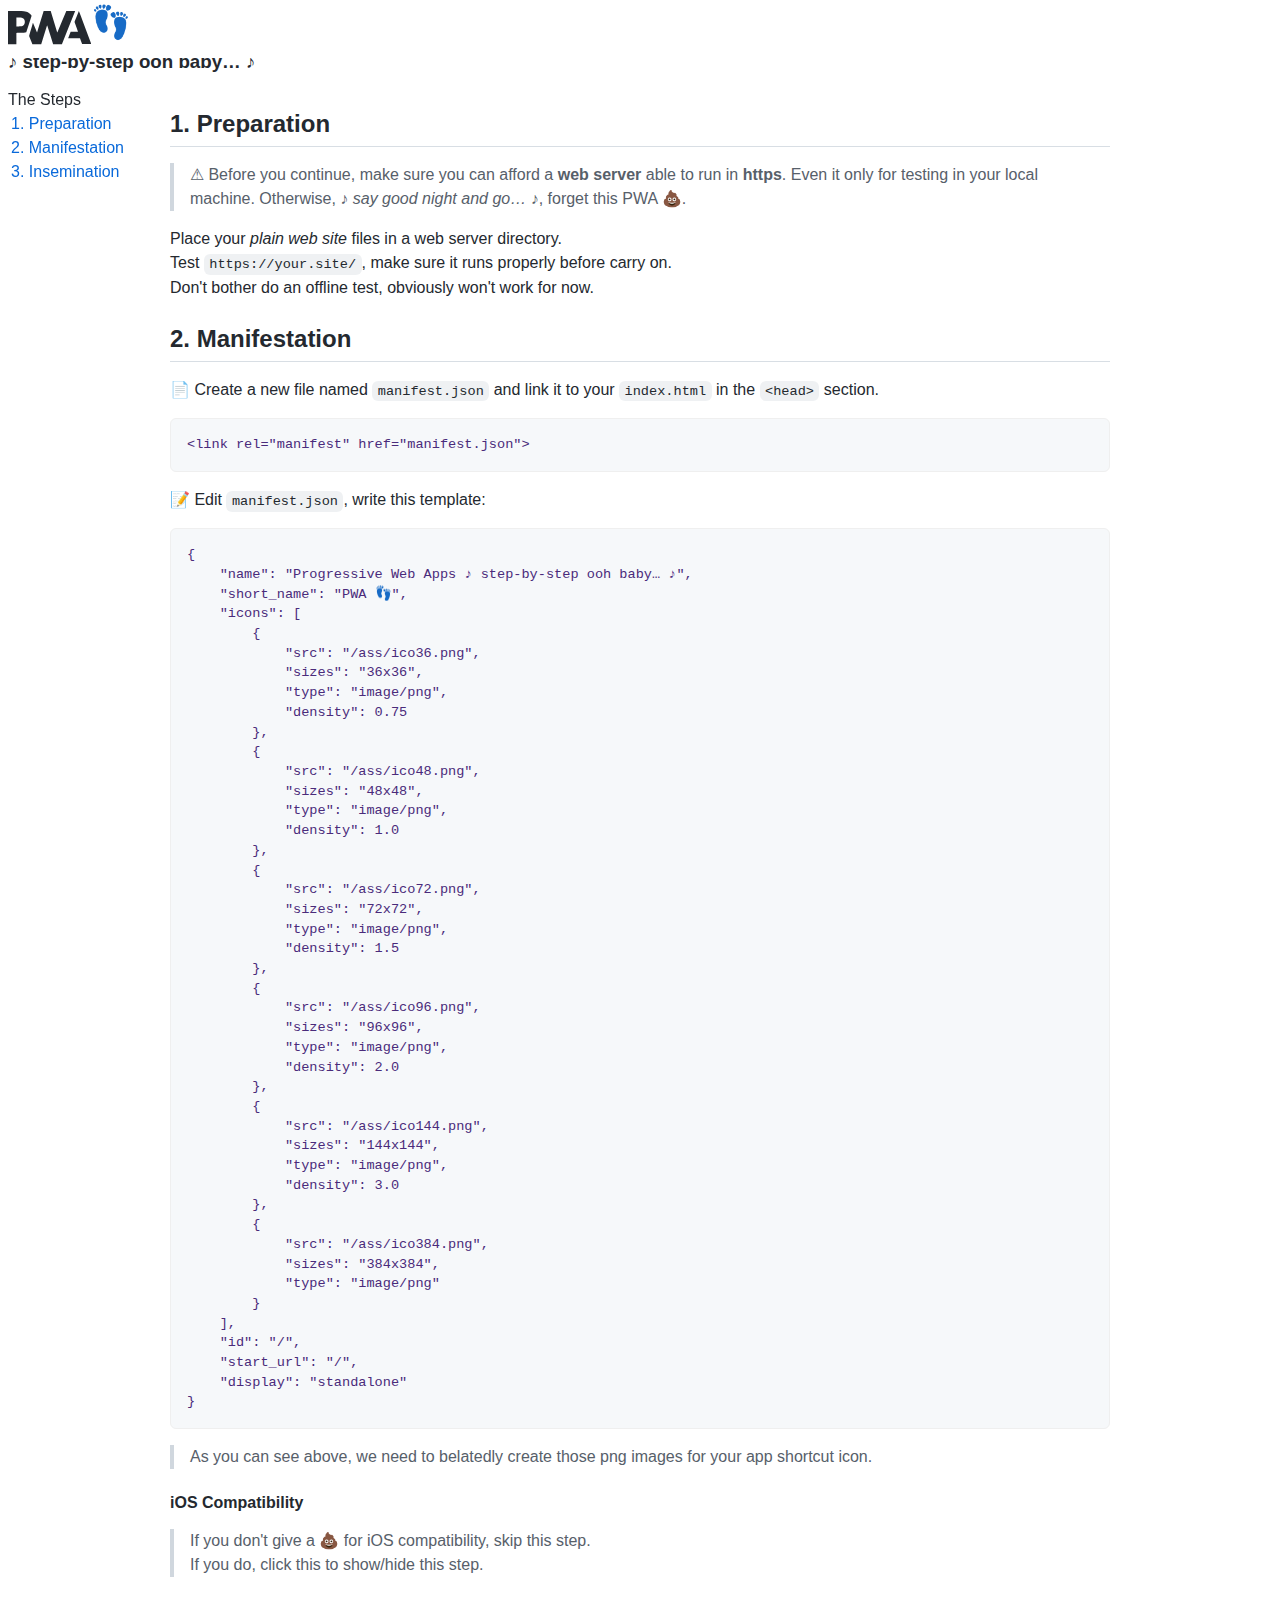
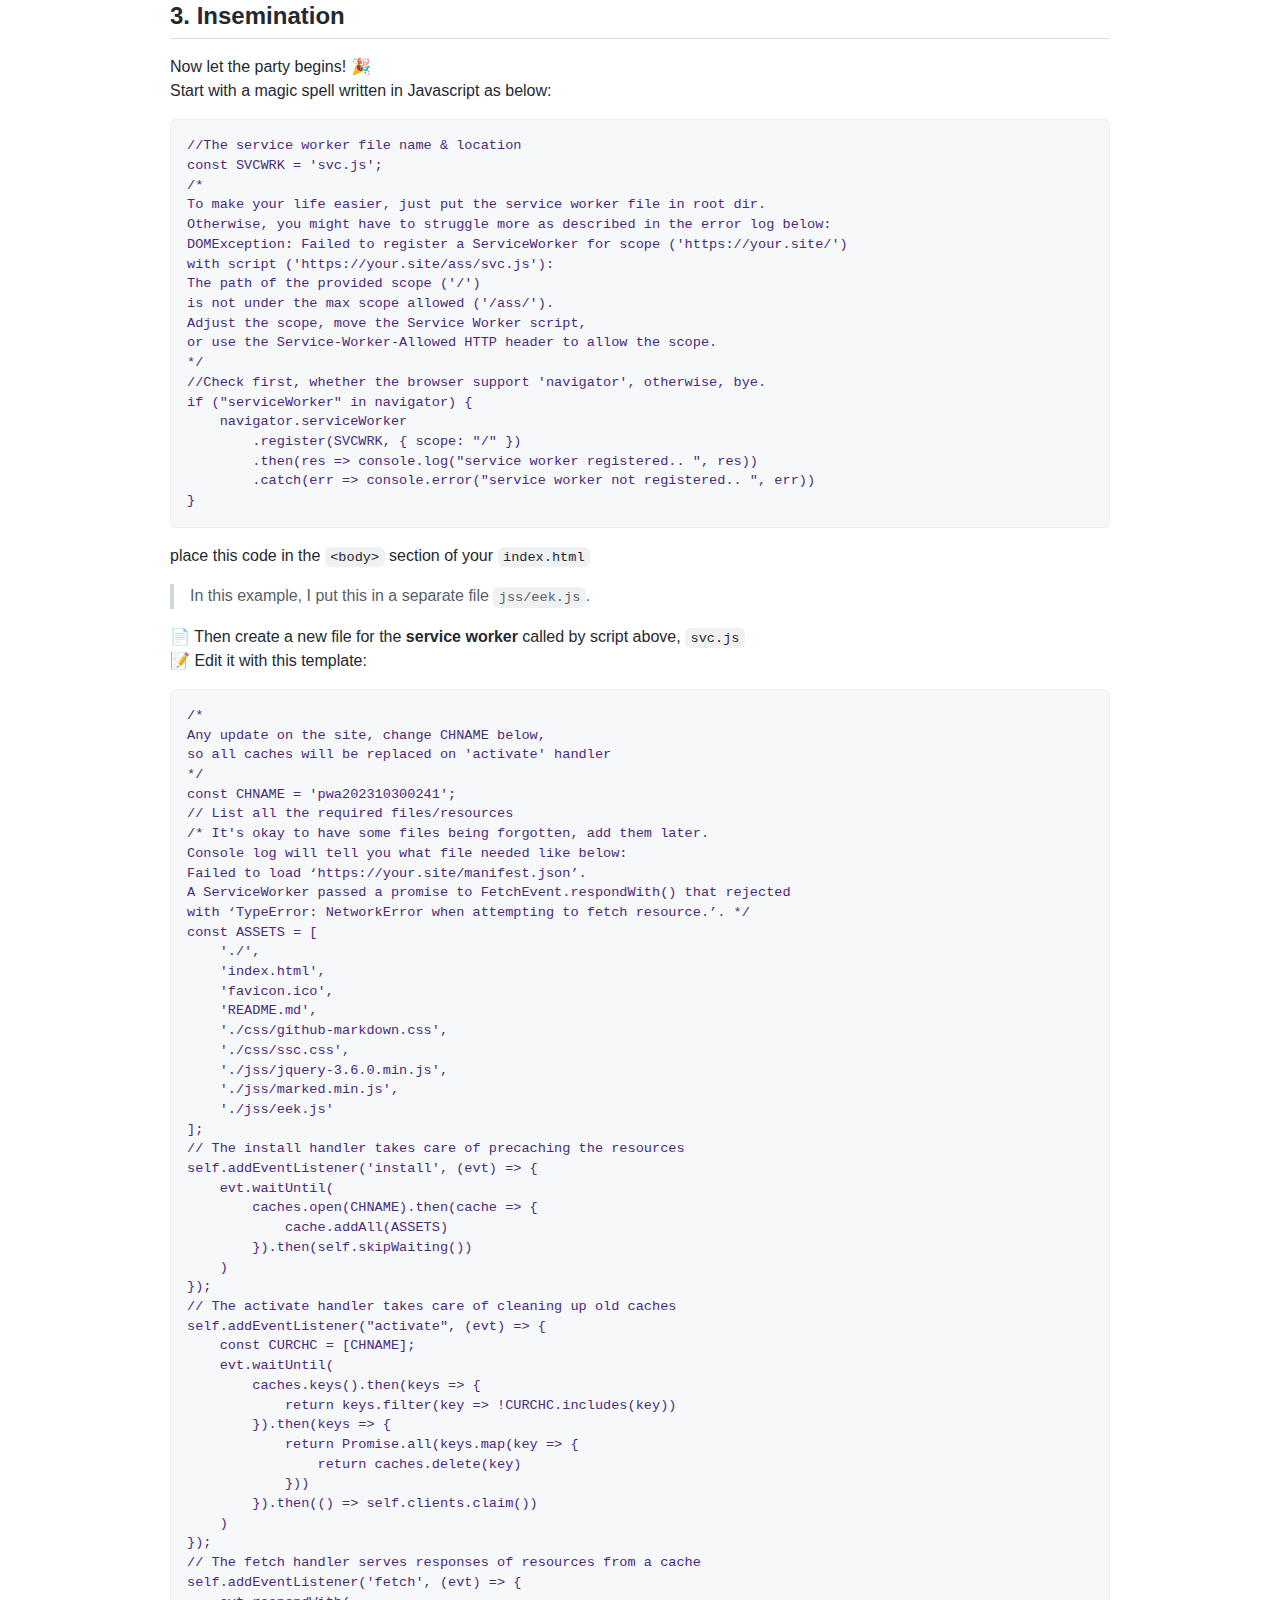
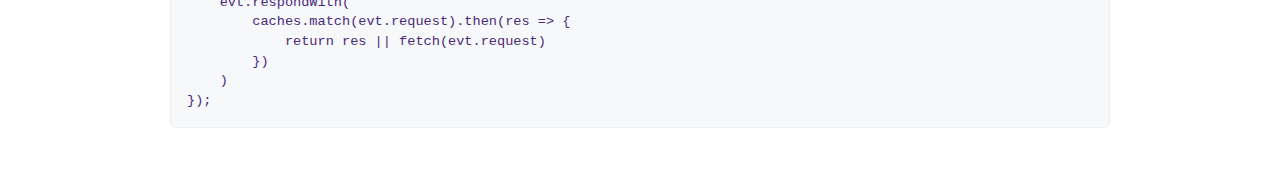
==== commit 03a31497: "✔ basic flow done" ====
--- a/web/index.html
+++ b/web/index.html
@@ -8,6 +8,13 @@
 		<link href="css/ssc.css" rel="stylesheet">
 		<script type="text/javascript" src="jss/jquery-3.6.0.min.js"></script>
 		<script type="text/javascript" src="jss/marked.min.js"></script>
+		<!-- PWA Manifestation starts here -->
+		<link rel="manifest" href="manifest.json">
+		<!-- iOS 💩 -->
+		<link rel="apple-touch-icon" href="ass/touch-icon-iphone.png">
+		<link rel="apple-touch-icon" sizes="152x152" href="ass/touch-icon-ipad.png">
+		<link rel="apple-touch-icon" sizes="167x167" href="ass/touch-icon-ipad-retina.png">
+		<link rel="apple-touch-icon" sizes="180x180" href="ass/touch-icon-iphone-retina.png">
 	</head>
 	<body>
 		<div id="titcon">
@@ -16,56 +23,56 @@
 					version="1.1" xmlns:xlink="http://www.w3.org/1999/xlink" xmlns="http://www.w3.org/2000/svg">
 					<g id="pwatxt">
 						<g id="pwashorts" opacity="1">
-							<path id="p450" fill="#000000" 
+							<path id="p450" fill="var(--color-fg-default)" 
 								d="M0.0225 11.2562C23.6725 11.1962 47.3225 11.2662 70.9725 11.2262C80.5425 11.1362 90.1925 12.0162 99.3325 14.9562C110.413 18.4662 120.303 25.7362 126.743 35.4162C127.763 36.7262 127.043 38.3862 126.713 39.8062C117.263 68.4862 108.163 97.2762 98.6525 125.946C81.2925 130.936 63.0525 127.866 45.2925 129.046C45.3725 149.426 45.4825 169.796 45.2525 190.176C30.1725 190.216 15.1025 190.206 0.0225 190.176C-0.0074997 130.536 -0.0074997 70.8962 0.0225 11.2562M45.2925 46.2762C45.4125 62.2062 45.4225 78.1362 45.2825 94.0662C53.3825 94.1462 61.5225 94.5062 69.6025 93.7262C75.4125 93.1062 81.5725 91.3462 85.4925 86.7262C90.8625 80.4862 91.4525 71.5962 90.2925 63.7862C89.0425 55.8262 82.7425 48.9262 74.7625 47.3862C65.0825 45.3762 55.1025 46.0462 45.2925 46.2762L45.2925 46.2762Z" />
-							<path id="w25d4" fill="#000000" 
+							<path id="w25d4" fill="var(--color-fg-default)" 
 								d="M192.553 11.4286C204.783 11.0486 218.363 11.3386 230.603 11.2686C242.753 49.4986 253.683 88.1286 265.833 126.359C267.893 122.369 269.623 118.219 271.393 114.089C285.873 79.8586 300.703 45.7686 314.983 11.4586C330.923 11.0786 346.893 11.2286 362.833 11.3886C339.203 71.0386 314.773 130.389 291.123 190.029C275.313 190.409 259.493 190.199 243.683 190.149C235.043 162.739 226.483 135.309 217.923 107.879C215.613 100.989 213.853 94.7886 211.123 88.0386C199.833 122.339 190.453 155.739 179.353 190.099C163.513 190.259 131.753 190.039 131.753 190.039C131.753 190.039 123.293 168.091 116.052 150.649C114.752 148.829 113.832 145.189 114.552 143.239C123.091 116.055 134.743 74.7586 134.743 74.7586L156.853 126.519L161.283 111.919L192.553 11.4286Z" />
-							<path id="a72d173" fill="#000000" 
+							<path id="a72d173" fill="var(--color-fg-default)" 
 								d="M361.5 64.11C368.88 46.59 375.14 28.62 382.78 11.22C390.76 31.27 398.02 51.61 405.73 71.78C420.5 110.97 435.23 150.18 450 189.38C433.41 189.52 416.82 189.59 400.23 189.35C396.53 178.73 392.75 168.13 388.84 157.58C367.49 157.27 346.13 157.68 324.78 157.39C329.23 145.85 333.86 134.38 338.38 122.87C351.57 122.72 364.77 123 377.96 122.73C372.11 106.17 366.17 89.64 360.23 73.11C358.88 70.07 360.31 66.92 361.5 64.11L361.5 64.11Z" />
 						</g>
 						<g id="pwalonger">
 							<g id="pwapro" opacity="0">
-								<path id="pb0" fill="#000000" 
+								<path id="pb0" fill="var(--color-fg-default)" 
 									d="M0 190.201L0 11.2214L77.3987 11.2214C91.4267 11.2214 103.734 14.5248 113.763 21.04C123.791 27.5552 128.142 34.5075 131.412 40.8C134.683 47.0925 139.538 56.99 139.743 73.18C139.948 89.37 137.301 95.3589 131.232 105.56C125.164 115.761 117.837 118.372 113.123 121.02C108.408 123.668 90.3555 129.05 76.0225 129.05L45.2525 129.05L45.2525 190.18L0 190.201L0 190.201ZM45.29 46.28C45.41 62.21 45.42 78.14 45.28 94.07C53.38 94.15 61.52 94.51 69.6 93.73C75.41 93.11 81.57 91.35 85.49 86.73C90.86 80.49 91.45 71.6 90.29 63.79C89.04 55.83 82.74 48.93 74.76 47.39C65.08 45.38 55.1 46.05 45.29 46.28L45.29 46.28Z" />
-								<path id="r6d114" fill="#000000" 
+								<path id="r6d114" fill="var(--color-fg-default)" 
 									d="M160.132 56.2645L160.132 190.045L202.723 190.045L202.723 117.406C202.723 109.452 205.248 103.021 210.3 98.1145C215.352 93.2081 221.681 90.7549 229.287 90.7549C231.842 90.7549 234.76 90.9581 238.04 91.3646C241.321 91.771 243.977 92.3226 246.01 93.0193L246.01 56.0032C242.119 54.9581 238.142 54.4355 234.077 54.4355C226.761 54.4355 220.345 56.5984 214.829 60.9242C209.313 65.25 205.336 71.8259 202.897 80.6516L201.503 80.6516L201.503 56.2645L160.132 56.2645L160.132 56.2645Z" />
-								<path id="o9d8621" fill="#000000" 
+								<path id="o9d8621" fill="var(--color-fg-default)" 
 									d="M325.877 192.571C311.884 192.571 299.836 189.682 289.732 183.905C279.629 178.127 271.863 170.056 266.434 159.692C261.005 149.327 258.29 137.294 258.29 123.59C258.29 109.829 261.005 97.7661 266.434 87.4016C271.863 77.0371 279.629 68.9662 289.732 63.1887C299.836 57.4113 311.884 54.5226 325.877 54.5226C339.929 54.5226 351.992 57.4113 362.066 63.1887C372.14 68.9662 379.892 77.0371 385.321 87.4016C390.75 97.7661 393.464 109.829 393.464 123.59C393.464 137.294 390.75 149.327 385.321 159.692C379.892 170.056 372.14 178.127 362.066 183.905C351.992 189.682 339.929 192.571 325.877 192.571L325.877 192.571ZM326.139 160.432C333.745 160.432 339.638 157.006 343.819 150.155C348 143.303 350.09 134.361 350.09 123.329C350.09 112.239 348 103.253 343.819 96.3725C339.638 89.4919 333.745 86.0516 326.139 86.0516C318.242 86.0516 312.189 89.4919 307.979 96.3725C303.769 103.253 301.664 112.239 301.664 123.329C301.664 134.361 303.769 143.303 307.979 150.155C312.189 157.006 318.242 160.432 326.139 160.432L326.139 160.432Z" />
 							</g>
 							<g id="pwagre" opacity="0">
-								<path id="g15d6819" fill="#000000" 
+								<path id="g15d6819" fill="var(--color-fg-default)" 
 									d="M477.686 243C458.641 243 443.719 239.139 432.919 231.416C422.119 223.694 415.935 213.968 414.367 202.239L454.693 199.974C455.854 204.097 458.453 207.377 462.488 209.816C466.523 212.255 471.967 213.474 478.819 213.474C485.961 213.474 491.869 211.732 496.543 208.248C501.217 204.765 503.554 198.755 503.554 190.219L503.554 166.703L502.073 166.703C499.577 172.858 495.106 177.982 488.661 182.076C482.215 186.169 474.057 188.216 464.186 188.216C454.432 188.216 445.504 185.937 437.404 181.379C429.304 176.821 422.83 169.737 417.982 160.127C413.133 150.518 410.709 138.135 410.709 122.981C410.709 107.303 413.206 94.4129 418.199 84.3097C423.193 74.2065 429.754 66.7161 437.883 61.8387C446.012 56.9613 454.722 54.5226 464.012 54.5226C474.58 54.5226 482.898 57.0919 488.965 62.2307C495.033 67.3694 499.344 73.0162 501.899 79.171L503.119 79.171L503.119 56.2645L545.535 56.2645L545.535 190.568C545.535 201.89 542.675 211.456 536.956 219.266C531.236 227.076 523.296 232.984 513.135 236.99C502.973 240.997 491.157 243 477.686 243L477.686 243ZM478.993 157.21C486.774 157.21 492.827 154.19 497.153 148.152C501.479 142.113 503.642 133.723 503.642 122.981C503.642 112.123 501.479 103.544 497.153 97.2435C492.827 90.9435 486.774 87.7935 478.993 87.7935C471.097 87.7935 465.029 90.9871 460.79 97.3742C456.551 103.761 454.432 112.297 454.432 122.981C454.432 133.665 456.551 142.04 460.79 148.108C465.029 154.176 471.097 157.21 478.993 157.21L478.993 157.21Z" />
-								<path id="r21d6876" fill="#000000" 
+								<path id="r21d6876" fill="var(--color-fg-default)" 
 									d="M568.002 56.2645L568.002 190.045L610.593 190.045L610.593 117.406C610.593 109.452 613.119 103.021 618.17 98.1145C623.222 93.2081 629.551 90.7549 637.157 90.7549C639.712 90.7549 642.63 90.9581 645.91 91.3646C649.191 91.771 651.848 92.3226 653.88 93.0193L653.88 56.0032C649.99 54.9581 646.012 54.4355 641.948 54.4355C634.631 54.4355 628.215 56.5984 622.699 60.9242C617.183 65.25 613.206 71.8259 610.767 80.6516L609.373 80.6516L609.373 56.2645L568.002 56.2645L568.002 56.2645Z" />
-								<path id="e25d4358" fill="#000000" 
+								<path id="e25d4358" fill="var(--color-fg-default)" 
 									d="M733.837 192.571C712.817 192.571 696.283 186.445 684.235 174.194C672.187 161.942 666.162 145.103 666.162 123.677C666.162 109.858 668.891 97.7661 674.349 87.4016C679.807 77.0371 687.501 68.9662 697.43 63.1887C707.359 57.4113 719.059 54.5226 732.53 54.5226C745.188 54.5226 756.395 57.15 766.149 62.4048C775.904 67.6597 783.54 75.3678 789.056 85.5291C794.572 95.6903 797.33 108.116 797.33 122.806L797.33 133.432L708.143 133.432L708.143 134.565C708.143 142.752 710.509 149.342 715.241 154.335C719.974 159.329 726.433 161.826 734.62 161.826C740.195 161.826 745.043 160.65 749.166 158.298C753.288 155.947 756.162 152.564 757.788 148.152L796.895 149.284C794.456 162.406 787.72 172.902 776.688 180.769C765.656 188.637 751.372 192.571 733.837 192.571L733.837 192.571ZM708.143 108.697L757.7 108.697C757.642 101.845 755.334 96.2275 750.776 91.8436C746.218 87.4597 740.426 85.2678 733.4 85.2678C726.317 85.2678 720.409 87.5033 715.676 91.9742C710.944 96.4452 708.433 102.019 708.143 108.697L708.143 108.697Z" />
-								<path id="s31d29" 
+								<path id="s31d29" fill="var(--color-fg-default)" 
 									d="M903.105 98.1581L942.212 97.1129C941.108 83.8742 935.331 73.4661 924.879 65.8887C914.428 58.3113 900.144 54.5226 882.028 54.5226C863.912 54.5226 849.512 58.2677 838.828 65.7581C828.144 73.2484 822.831 83.7 822.889 97.1129C822.715 118.016 835.954 130.935 862.605 135.871L885.947 140.313C896.631 142.403 902.06 146.265 902.234 151.897C902.176 155.264 900.434 157.965 897.008 159.997C893.583 162.029 889.141 163.045 883.683 163.045C877.644 163.045 872.68 161.768 868.789 159.213C864.899 156.658 862.489 152.942 861.56 148.065L819.492 149.11C821.002 162.348 827.273 172.902 838.305 180.769C849.338 188.637 864.405 192.571 883.509 192.571C895.47 192.571 906.095 190.698 915.386 186.953C924.676 183.208 932.007 177.939 937.378 171.145C942.749 164.352 945.463 156.368 945.521 147.194C945.347 128.09 932.109 116.013 905.805 110.961L880.025 106.084C874.392 104.923 870.487 103.369 868.31 101.424C866.133 99.479 865.073 97.2291 865.131 94.6742C865.073 91.2484 866.771 88.5629 870.226 86.6177C873.681 84.6726 877.876 83.7 882.812 83.7C888.444 83.7 893.089 85.05 896.747 87.75C900.405 90.45 902.525 93.9194 903.105 98.1581L903.105 98.1581Z" />
 							</g>
 							<g id="pwasiv" opacity="0">
-								<path id="s36d7782" fill="#000000" 
+								<path id="s36d7782" fill="var(--color-fg-default)" 
 									d="M1046.84 98.1581L1085.94 97.1129C1084.84 83.8742 1079.06 73.4661 1068.61 65.8887C1058.16 58.3113 1043.87 54.5226 1025.76 54.5226C1007.64 54.5226 993.242 58.2677 982.558 65.7581C971.874 73.2484 966.561 83.7 966.619 97.1129C966.445 118.016 979.684 130.935 1006.34 135.871L1029.68 140.313C1040.36 142.403 1045.79 146.265 1045.96 151.897C1045.91 155.264 1044.16 157.965 1040.74 159.997C1037.31 162.029 1032.87 163.045 1027.41 163.045C1021.37 163.045 1016.41 161.768 1012.52 159.213C1008.63 156.658 1006.22 152.942 1005.29 148.065L963.223 149.11C964.732 162.348 971.003 172.902 982.036 180.769C993.068 188.637 1008.14 192.571 1027.24 192.571C1039.2 192.571 1049.83 190.698 1059.12 186.953C1068.41 183.208 1075.74 177.939 1081.11 171.145C1086.48 164.352 1089.19 156.368 1089.25 147.194C1089.08 128.09 1075.84 116.013 1049.54 110.961L1023.75 106.084C1018.12 104.923 1014.22 103.369 1012.04 101.424C1009.86 99.479 1008.8 97.2291 1008.86 94.6742C1008.8 91.2484 1010.5 88.5629 1013.96 86.6177C1017.41 84.6726 1021.61 83.7 1026.54 83.7C1032.17 83.7 1036.82 85.05 1040.48 87.75C1044.14 90.45 1046.25 93.9194 1046.84 98.1581L1046.84 98.1581Z" />
-								<path id="i42d3684" fill="#000000" 
+								<path id="i42d3684" fill="var(--color-fg-default)" 
 									d="M1131.49 40.6742C1125.51 40.6742 1120.37 38.6855 1116.08 34.7081C1111.78 30.7306 1109.63 25.9258 1109.63 20.2935C1109.63 14.6613 1111.78 9.871 1116.08 5.92257C1120.37 1.97419 1125.51 0 1131.49 0C1137.53 0 1142.69 1.97419 1146.95 5.92257C1151.22 9.871 1153.35 14.6613 1153.35 20.2935C1153.35 25.9258 1151.22 30.7306 1146.95 34.7081C1142.69 38.6855 1137.53 40.6742 1131.49 40.6742L1131.49 40.6742ZM1110.16 190.045L1110.16 56.2645L1152.75 56.2645L1152.75 190.045L1110.16 190.045L1110.16 190.045Z" />
-								<path id="v44d6367" fill="#000000" 
+								<path id="v44d6367" fill="var(--color-fg-default)" 
 									d="M1263.62 190.045L1309.52 56.2645L1264.66 56.2645L1239.93 148.413L1238.54 148.413L1213.89 56.2645L1169.03 56.2645L1214.84 190.045L1263.62 190.045L1263.62 190.045Z" />
-								<path id="e50d424" fill="#000000" 
+								<path id="e50d424" fill="var(--color-fg-default)" 
 									d="M1388.34 192.571C1367.32 192.571 1350.79 186.445 1338.74 174.194C1326.69 161.942 1320.67 145.103 1320.67 123.677C1320.67 109.858 1323.4 97.7661 1328.85 87.4016C1334.31 77.0371 1342.01 68.9662 1351.94 63.1887C1361.86 57.4113 1373.56 54.5226 1387.04 54.5226C1399.69 54.5226 1410.9 57.15 1420.65 62.4048C1430.41 67.6597 1438.04 75.3678 1443.56 85.5291C1449.08 95.6903 1451.84 108.116 1451.84 122.806L1451.84 133.432L1362.65 133.432L1362.65 134.565C1362.65 142.752 1365.01 149.342 1369.75 154.335C1374.48 159.329 1380.94 161.826 1389.13 161.826C1394.7 161.826 1399.55 160.65 1403.67 158.298C1407.79 155.947 1410.67 152.564 1412.29 148.152L1451.4 149.284C1448.96 162.406 1442.23 172.902 1431.19 180.769C1420.16 188.637 1405.88 192.571 1388.34 192.571L1388.34 192.571ZM1362.65 108.697L1412.21 108.697C1412.15 101.845 1409.84 96.2275 1405.28 91.8436C1400.72 87.4597 1394.93 85.2678 1387.91 85.2678C1380.82 85.2678 1374.91 87.5033 1370.18 91.9742C1365.45 96.4452 1362.94 102.019 1362.65 108.697L1362.65 108.697Z" />
 							</g>
 							<g id="pwaweb" opacity="0">
-								<path id="w57d054" fill="#000000" 
+								<path id="w57d054" fill="var(--color-fg-default)" 
 									d="M1664.61 11.25C1672.75 36.8627 1680.35 62.655 1688.12 88.3863C1690.68 96.2209 1693.24 104.058 1695.77 111.9C1695.89 112.294 1695.99 113.127 1696.07 114.328C1697.31 118.336 1698.57 122.34 1699.84 126.34C1701.9 122.35 1703.63 118.2 1705.4 114.07C1719.88 79.84 1734.71 45.75 1748.99 11.44C1764.93 11.06 1780.9 11.21 1796.84 11.37C1773.21 71.02 1748.78 130.37 1725.13 190.01C1712.7 190.309 1700.25 190.243 1687.81 190.177C1684.44 190.159 1681.07 190.141 1677.69 190.13C1669.05 162.72 1660.49 135.29 1651.93 107.86C1649.74 101.312 1648.04 94.5927 1645.53 88.1479C1643.03 94.5927 1641.33 101.312 1639.13 107.86C1630.57 135.29 1622.01 162.72 1613.37 190.13C1610 190.141 1606.63 190.159 1603.25 190.177C1590.81 190.243 1578.37 190.309 1565.93 190.01C1542.28 130.37 1517.85 71.02 1494.22 11.37C1510.16 11.21 1526.13 11.06 1542.07 11.44C1556.35 45.75 1571.18 79.84 1585.66 114.07C1587.43 118.2 1589.16 122.35 1591.22 126.34C1592.49 122.34 1593.75 118.336 1595 114.328C1595.07 113.127 1595.17 112.294 1595.29 111.9C1597.83 104.058 1600.38 96.2206 1602.94 88.3857C1610.72 62.6547 1618.31 36.8626 1626.45 11.25C1629.45 11.2671 1632.44 11.2627 1635.43 11.2518C1638.8 11.211 1642.17 11.2049 1645.53 11.212C1648.9 11.2049 1652.27 11.211 1655.64 11.2518C1658.63 11.2627 1661.62 11.2671 1664.61 11.25L1664.61 11.25Z" />
-								<path id="e68d0583" fill="#000000" 
+								<path id="e68d0583" fill="var(--color-fg-default)" 
 									d="M1850.13 192.571C1829.11 192.571 1812.58 186.445 1800.53 174.194C1788.48 161.942 1782.45 145.103 1782.45 123.677C1782.45 109.858 1785.18 97.7661 1790.64 87.4016C1796.1 77.0371 1803.79 68.9662 1813.72 63.1887C1823.65 57.4113 1835.35 54.5226 1848.82 54.5226C1861.48 54.5226 1872.69 57.15 1882.44 62.4048C1892.2 67.6597 1899.83 75.3678 1905.35 85.5291C1910.86 95.6903 1913.62 108.116 1913.62 122.806L1913.62 133.432L1824.44 133.432L1824.44 134.565C1824.44 142.752 1826.8 149.342 1831.53 154.335C1836.27 159.329 1842.73 161.826 1850.91 161.826C1856.49 161.826 1861.34 160.65 1865.46 158.298C1869.58 155.947 1872.45 152.564 1874.08 148.152L1913.19 149.284C1910.75 162.406 1904.01 172.902 1892.98 180.769C1881.95 188.637 1867.66 192.571 1850.13 192.571L1850.13 192.571ZM1824.44 108.697L1873.99 108.697C1873.94 101.845 1871.63 96.2275 1867.07 91.8436C1862.51 87.4597 1856.72 85.2678 1849.69 85.2678C1842.61 85.2678 1836.7 87.5033 1831.97 91.9742C1827.24 96.4452 1824.73 102.019 1824.44 108.697L1824.44 108.697Z" />
-								<path id="b73d902" fill="#000000" 
+								<path id="b73d902" fill="var(--color-fg-default)" 
 									d="M1935.48 190.045L1935.48 11.671L1978.07 11.671L1978.07 79.171L1978.94 79.171C1981.5 73.0162 1985.81 67.3694 1991.88 62.2307C1997.95 57.092 2006.26 54.5227 2016.83 54.5226C2026.18 54.5226 2034.89 56.9758 2042.96 61.8823C2051.03 66.7888 2057.56 74.3081 2062.56 84.4404C2067.55 94.5726 2070.05 107.507 2070.05 123.242C2070.05 138.455 2067.65 151.142 2062.86 161.303C2058.07 171.465 2051.63 179.115 2043.53 184.253C2035.43 189.392 2026.44 191.961 2016.57 191.961C2006.47 191.961 1998.35 189.566 1992.23 184.776C1986.1 179.986 1981.67 174.513 1978.94 168.358L1977.64 168.358L1977.64 190.045L1935.48 190.045L1935.48 190.045ZM1977.2 123.155C1977.2 134.013 1979.37 142.664 1983.69 149.11C1988.02 155.555 1994.07 158.777 2001.85 158.777C2009.75 158.777 2015.8 155.54 2020.01 149.066C2024.22 142.592 2026.32 133.955 2026.32 123.155C2026.32 112.413 2024.22 103.834 2020.01 97.4177C2015.8 91.0016 2009.75 87.7935 2001.85 87.7935C1994.07 87.7935 1988.02 90.9581 1983.69 97.2871C1979.37 103.616 1977.2 112.239 1977.2 123.155L1977.2 123.155Z" />
 							</g>
 							<g id="pwaapp" opacity="0">
-								<path id="a81d069" fill="#000000" fill-rule="evenodd" 
+								<path id="a81d069" fill="var(--color-fg-default)" fill-rule="evenodd" 
 									d="M2241.22 11.94L2190.46 11.94C2190.46 11.94 2175.22 52.33 2167.51 72.5C2152.74 111.69 2138.01 150.9 2123.24 190.1C2139.83 190.24 2156.42 190.31 2173.01 190.07C2176.71 179.45 2180.49 168.85 2184.4 158.3C2187.62 158.253 2190.85 158.223 2194.07 158.204C2200.98 158.234 2207.9 158.216 2214.81 158.199L2214.82 158.199L2215.84 158.196L2216.88 158.199C2223.8 158.217 2230.72 158.234 2237.64 158.204C2240.86 158.223 2244.08 158.253 2247.3 158.3C2251.21 168.85 2254.99 179.45 2258.69 190.07C2275.28 190.31 2291.87 190.24 2308.46 190.1C2293.69 150.9 2278.96 111.69 2264.19 72.5C2256.48 52.33 2241.24 11.94 2241.24 11.94L2241.22 11.94L2241.22 11.94ZM2236.42 123.45C2230.57 106.89 2215.35 64.7619 2215.35 64.7619C2215.35 64.7619 2201.13 106.89 2195.28 123.45C2197.7 123.499 2234 123.499 2236.42 123.45Z" />
-								<path id="p88d869" fill="#000000" 
+								<path id="p88d869" fill="var(--color-fg-default)" 
 									d="M2327.49 240.213L2327.49 56.2645L2369.65 56.2645L2369.65 79.171L2370.95 79.171C2373.51 73.0162 2377.82 67.3694 2383.89 62.2307C2389.95 57.092 2398.27 54.5226 2408.84 54.5226C2418.19 54.5226 2426.9 56.9758 2434.97 61.8822C2443.04 66.7887 2449.57 74.3081 2454.56 84.4403C2459.56 94.5726 2462.05 107.506 2462.05 123.242C2462.05 138.455 2459.66 151.142 2454.87 161.303C2450.08 171.465 2443.63 179.115 2435.53 184.253C2427.43 189.392 2418.45 191.961 2408.58 191.961C2398.47 191.961 2390.36 189.566 2384.23 184.776C2378.11 179.986 2373.68 174.513 2370.95 168.358L2370.08 168.358L2370.08 240.213L2327.49 240.213L2327.49 240.213ZM2369.21 123.155C2369.21 134.013 2371.37 142.664 2375.7 149.11C2380.02 155.555 2386.08 158.777 2393.86 158.777C2401.75 158.777 2407.81 155.54 2412.02 149.066C2416.23 142.592 2418.33 133.955 2418.33 123.155C2418.33 112.413 2416.23 103.834 2412.02 97.4177C2407.81 91.0016 2401.75 87.7935 2393.86 87.7935C2386.08 87.7935 2380.02 90.9581 2375.7 97.2871C2371.37 103.616 2369.21 112.239 2369.21 123.155L2369.21 123.155Z" />
-								<path id="p94d862" fill="#000000" 
+								<path id="p94d862" fill="var(--color-fg-default)" 
 									d="M2484.44 240.213L2484.44 56.2645L2526.59 56.2645L2526.59 79.171L2527.9 79.171C2530.46 73.0162 2534.77 67.3694 2540.83 62.2307C2546.9 57.092 2555.22 54.5226 2565.79 54.5226C2575.14 54.5226 2583.85 56.9758 2591.92 61.8822C2599.99 66.7887 2606.52 74.3081 2611.51 84.4403C2616.51 94.5726 2619 107.506 2619 123.242C2619 138.455 2616.61 151.142 2611.82 161.303C2607.03 171.465 2600.58 179.115 2592.48 184.253C2584.38 189.392 2575.4 191.961 2565.53 191.961C2555.42 191.961 2547.31 189.566 2541.18 184.776C2535.06 179.986 2530.63 174.513 2527.9 168.358L2527.03 168.358L2527.03 240.213L2484.44 240.213L2484.44 240.213ZM2526.16 123.155C2526.16 134.013 2528.32 142.664 2532.65 149.11C2536.97 155.555 2543.03 158.777 2550.81 158.777C2558.7 158.777 2564.76 155.54 2568.97 149.066C2573.18 142.592 2575.28 133.955 2575.28 123.155C2575.28 112.413 2573.18 103.834 2568.97 97.4177C2564.76 91.0016 2558.7 87.7935 2550.81 87.7935C2543.03 87.7935 2536.97 90.9581 2532.65 97.2871C2528.32 103.616 2526.16 112.239 2526.16 123.155L2526.16 123.155Z" />
 							</g>
 						</g>
@@ -77,8 +84,10 @@
 		<div id="subcon"></div>
 		<div id="toc"><ul id="cul"><span id="ult">The Steps</span> <span id="uli">🔗</span></ul></div>
 		<div id="content" class="markdown-body"></div>
+		<!-- PWA Insemination is here -->
+		<script type="text/javascript" src="jss/eek.js"></script>
 		<script>
-			var arses, asses, subtit, anirun = false, mdfile = 'README.md';
+			var arses, asses, subtit, mdfile = 'README.md', anirun = false;
 			$.get(mdfile, function(data){
 				arses = marked.parse(data);
 				arses = arses.substr(arses.indexOf('<p>'));
@@ -92,6 +101,8 @@
 				setH2s($('#content').children());
 				$('a').on("click",aniTit);
 				$('ul').show();
+				iOStog(); $('h4').next().append('If you do, click this to show/hide this step.');
+				$('h4').next().css({cursor:"pointer"}).click(iOStog);
 			}).fail(function(e){ 
 				console.log('md parse fail'); 
 				$('#content').html(asses);
@@ -157,6 +168,12 @@
 			asses += '🦊<pre class="err">.</pre>';
 			asses += '😡<pre class="war">I will just build my own browser then!</pre>';
 			asses += '🙎‍♂️<pre>My advice.. don\'t. You might only wasting your energy. Once it\'s launched, it would be banned anyway.</pre>'; 
+			function iOStog(){
+				$('h4').next().next().toggle();
+				$('h4').next().next().next().toggle();
+				$('h4').next().next().next().next().toggle();
+				$('h4').next().next().next().next().next().toggle();
+			}
 		</script>
 	</body>
 </html>--- a/web/css/ssc.css
+++ b/web/css/ssc.css
@@ -16,7 +16,6 @@
 #pwasvgcon {
 	position: relative;
 	display: inline-block;
-	overflow: clip;
 }
 #pwasvg { height: 45px; }
 #foocon {
@@ -61,9 +60,13 @@
 	#uli { display: inline; }
 	.markdown-body { padding: 15px; margin: 0 18px; }
 }
+@media (prefers-color-scheme: light) {
+	pre {
+		background: #e3dcef;
+		color: #4a2b7b;
+	}
+}
 pre {
-	background: #e3dcef;
-	color: #4a2b7b;
 	padding: 9px;
 	border: 1px solid #efefef;
 	white-space: break-spaces;
@@ -75,4 +78,8 @@
 pre.war {
 	background: #FDFFDF;
 	color: #555402;
+}
+@media print {
+	#titcon { position: absolute; }
+	#toc { display: none; }
 }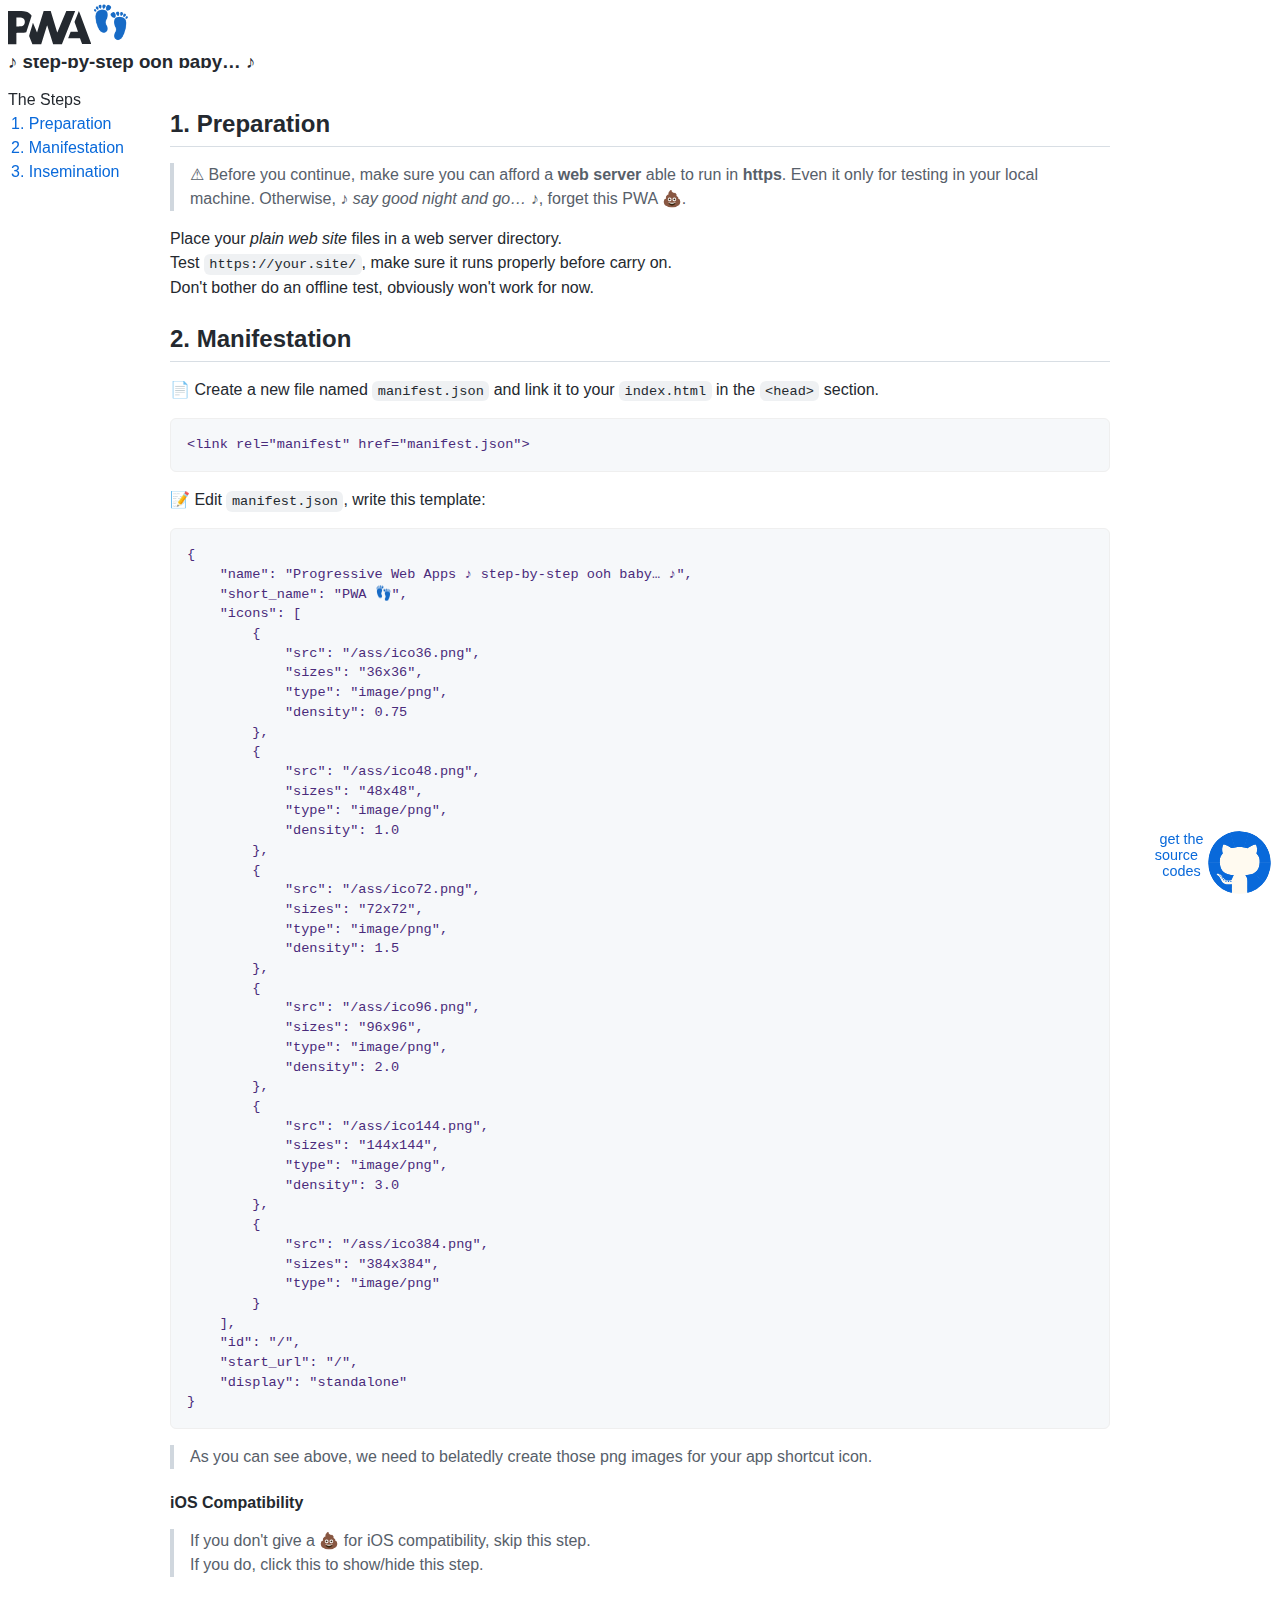
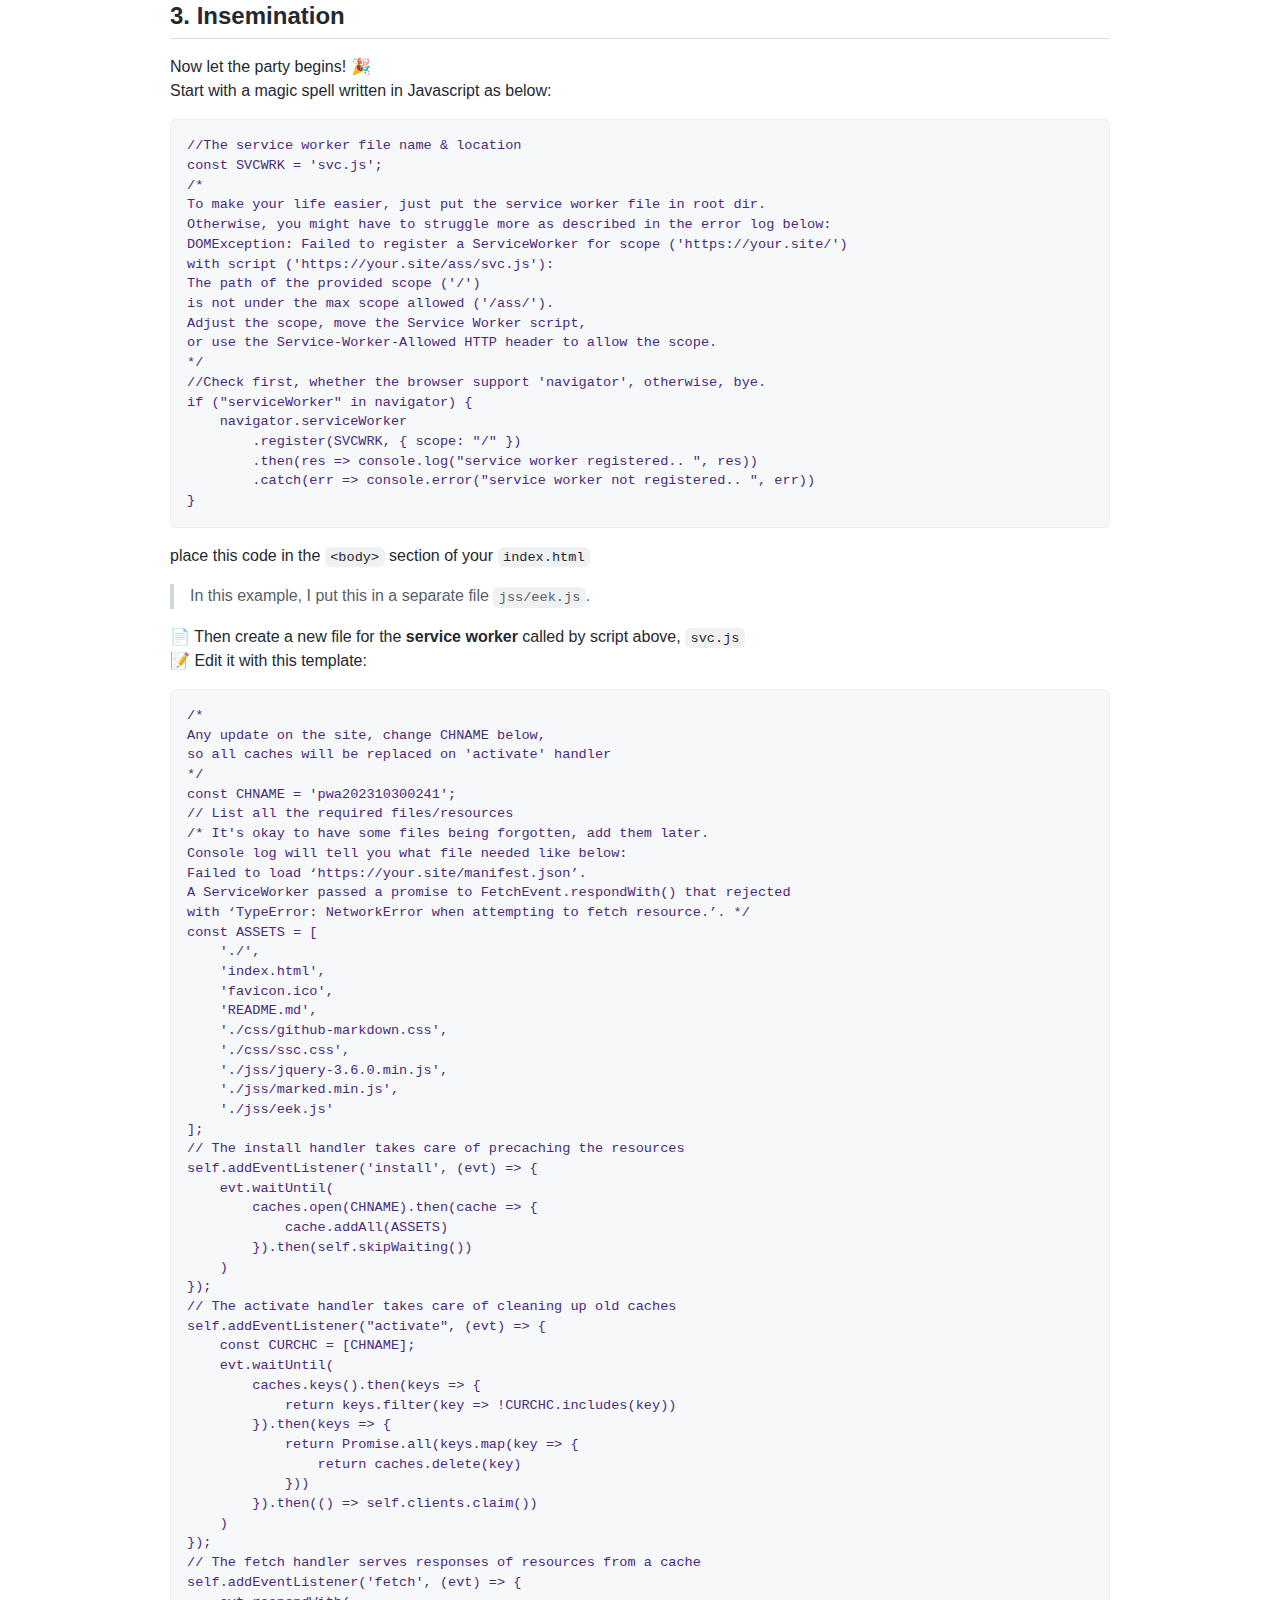
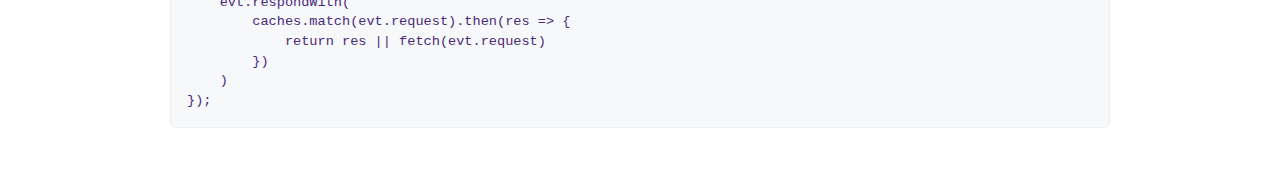
==== commit b3c084ed: "🔗 Git Link" ====
--- a/web/index.html
+++ b/web/index.html
@@ -84,10 +84,307 @@
 		<div id="subcon"></div>
 		<div id="toc"><ul id="cul"><span id="ult">The Steps</span> <span id="uli">🔗</span></ul></div>
 		<div id="content" class="markdown-body"></div>
+		<div id="github">
+			<a id="gitlnk" title="aleGoGit at GitHub" href="https://github.com/alegogit/PWA" target="_blank">
+				<span>get the<br>source⠀<br>codes</span>
+				<svg id="gitsvg" width="100%" height="100%" viewBox="0 0 522 522" 
+					version="1.1" xmlns:xlink="http://www.w3.org/1999/xlink" xmlns="http://www.w3.org/2000/svg">
+					<g id="alice0" opacity="0">
+						<path id="alc000" fill="var(--color-accent-fg)" 
+							d="M 232.40 4.33 C 238.12 2.81 244.11 3.48 249.96 3.14 C 262.28 2.81 274.62 3.01 286.93 3.42 C 303.76 6.05 320.56 9.22 336.88 14.21 C 323.32 59.15 309.49 104.00 295.87 148.92 C 287.29 147.59 278.75 145.49 270.00 145.99 C 260.63 146.39 250.66 144.76 241.88 148.89 C 237.35 150.71 232.79 152.47 228.18 154.05 C 222.91 135.94 216.88 118.04 211.93 99.84 C 219.07 106.96 225.20 115.14 230.20 123.89 C 232.86 128.09 232.91 134.45 238.15 136.53 C 239.21 127.78 234.15 120.26 229.85 113.16 C 224.88 105.59 220.15 97.76 213.73 91.29 C 211.00 88.01 206.95 85.52 205.93 81.12 C 199.37 58.74 192.04 36.58 185.77 14.13 C 195.00 10.87 204.68 9.26 214.21 7.16 C 220.22 5.86 226.44 5.91 232.40 4.33 Z" />
+						<path id="alc001" fill="var(--color-accent-fg)" 
+							d="M 236.39 181.28 C 235.20 177.87 234.01 173.77 237.15 170.97 C 238.46 174.22 238.77 178.43 236.39 181.28 Z" />
+						<path id="alc002" fill="var(--color-accent-fg)" 
+							d="M 257.68 249.09 C 260.42 247.45 263.26 245.94 266.29 244.90 C 265.81 247.18 265.22 249.45 264.65 251.72 C 262.51 252.35 260.39 253.06 258.30 253.83 C 258.11 252.24 257.87 250.67 257.68 249.09 Z" />
+					</g>
+					<g id="alice1" opacity="0">
+						<path id="alc100" fill="var(--color-accent-fg)" 
+							d="M 336.33 14.20 C 378.90 26.44 417.35 51.23 447.96 83.03 C 454.04 89.74 460.47 96.29 465.41 103.91 C 438.18 124.85 411.18 146.10 383.85 166.90 C 388.69 156.01 394.69 145.67 400.09 135.04 C 404.67 126.46 409.44 117.68 411.08 107.98 C 410.66 101.70 408.34 95.49 404.53 90.47 C 402.83 87.67 399.27 89.06 396.82 89.86 C 386.25 94.06 378.46 102.74 370.32 110.32 C 358.03 122.37 346.44 135.11 335.00 147.96 C 333.66 149.57 331.70 151.56 332.83 153.84 C 335.21 159.43 339.75 164.96 346.07 165.96 C 352.34 165.38 357.34 160.87 361.59 156.58 C 367.45 150.82 370.13 142.67 375.94 136.88 C 373.99 149.79 370.10 162.33 367.05 175.02 C 366.20 177.66 366.13 180.95 363.64 182.68 C 359.55 185.91 355.46 189.16 351.20 192.17 C 344.02 183.17 337.33 173.79 330.47 164.55 C 327.42 160.37 324.31 155.38 318.92 154.08 C 311.22 152.15 303.57 149.90 295.67 148.92 C 295.90 147.46 296.30 146.04 296.67 144.62 C 309.93 101.16 323.14 57.68 336.33 14.20 Z" />
+						<path id="alc101" fill="var(--color-accent-fg)" 
+							d="M 266.46 244.49 C 271.39 243.22 276.36 244.60 280.97 246.34 C 278.40 248.69 275.82 251.13 272.75 252.84 C 269.83 252.94 266.98 252.05 264.08 251.75 C 264.78 249.30 265.58 246.88 266.46 244.49 Z" />
+						<path id="alc102" fill="var(--color-accent-fg)" 
+							d="M 265.28 254.83 C 266.22 255.45 267.18 256.04 268.11 256.71 C 266.40 258.04 264.65 259.33 262.73 260.35 C 263.35 258.41 264.26 256.58 265.28 254.83 Z" />
+					</g>
+					<g id="alice2" opacity="0">
+						<path id="alc200" fill="var(--color-accent-fg)" 
+							d="M 386.27 164.24 C 412.58 143.93 438.72 123.39 465.11 103.19 C 488.91 133.43 505.85 169.24 512.96 207.12 C 515.51 216.64 515.94 226.55 518.59 236.04 C 519.47 244.62 518.84 253.31 518.95 261.93 C 492.03 261.96 465.11 261.92 438.19 261.81 C 433.02 247.18 426.56 232.96 418.01 219.98 C 414.70 214.87 411.56 208.42 405.04 206.97 C 393.19 204.26 381.40 200.95 369.21 200.36 C 371.47 190.83 375.65 181.89 380.19 173.26 C 381.86 170.05 383.20 166.42 386.27 164.24 Z" />
+						<path id="alc201" fill="var(--color-accent-fg)" 
+							d="M 350.94 191.87 C 355.51 187.94 360.28 184.22 365.27 180.83 C 364.08 187.23 362.10 193.44 360.46 199.73 C 355.56 200.54 353.77 194.77 350.94 191.87 Z" />
+						<path id="alc202" fill="var(--color-accent-fg)" 
+							d="M 272.11 252.95 C 274.72 250.82 277.20 248.49 280.15 246.83 C 281.55 246.55 282.74 247.62 283.94 248.17 C 289.64 251.54 294.56 256.19 298.20 261.72 C 286.05 261.79 273.90 261.92 261.75 261.63 C 263.21 259.66 265.09 258.08 267.08 256.67 C 269.21 257.60 271.38 258.45 273.65 258.94 C 273.97 257.74 274.27 256.53 274.59 255.33 C 273.76 254.53 272.93 253.74 272.11 252.95 Z" />
+					</g>
+					<g id="alice3" opacity="0">
+						<path id="alc300" fill="var(--color-accent-fg)" 
+							d="M 262.15 260.36 C 273.08 260.43 284.01 260.37 294.94 260.37 C 298.46 259.94 299.95 263.80 301.90 266.01 C 298.05 272.38 292.53 277.59 286.92 282.40 C 278.75 276.96 271.37 270.40 263.45 264.59 C 261.75 263.79 262.03 261.89 262.15 260.36 Z" />
+						<path id="alc301" fill="var(--color-accent-fg)" 
+							d="M 438.06 260.30 C 464.99 260.35 491.93 260.41 518.86 260.25 C 518.90 266.75 518.77 273.27 518.47 279.77 C 517.28 284.40 516.51 289.11 516.56 293.91 C 514.73 311.78 509.73 329.13 504.17 346.16 C 499.75 360.17 493.39 373.49 486.39 386.38 C 479.67 398.05 472.52 409.55 464.00 420.00 C 453.81 412.49 443.97 404.50 433.90 396.82 C 434.32 395.32 434.80 393.83 435.41 392.40 C 440.90 379.47 444.40 365.78 446.75 351.95 C 447.98 342.36 448.25 332.68 448.95 323.05 C 449.35 317.95 447.63 313.01 447.75 307.92 C 447.90 300.82 445.56 294.05 444.67 287.08 C 443.23 277.97 439.95 269.28 438.06 260.30 Z" />
+					</g>
+					<g id="alice5" opacity="0">
+						<path id="alc500" fill="var(--color-accent-fg)" 
+							d="M 261.57 262.73 C 270.38 268.82 278.61 275.71 287.11 282.22 C 281.95 286.60 275.53 289.39 268.72 289.67 C 266.99 285.12 265.66 280.43 264.26 275.78 C 263.02 271.51 261.11 267.28 261.57 262.73 Z" />
+						<path id="alc501" fill="var(--color-accent-fg)" 
+							d="M 397.70 449.69 C 413.14 434.34 425.07 415.75 433.97 395.96 C 444.14 403.65 454.14 411.58 464.27 419.33 C 435.05 458.25 393.77 487.82 347.83 503.76 C 343.55 505.22 339.30 506.75 334.99 508.11 C 333.42 503.34 332.02 498.53 330.50 493.75 C 341.51 489.02 352.49 484.11 362.56 477.54 C 375.06 469.33 387.29 460.49 397.70 449.69 Z" />
+					</g>
+					<g id="alice6" opacity="0">
+						<path id="alc600" fill="var(--color-accent-fg)" 
+							d="M 261.26 264.85 C 264.38 272.77 266.52 281.07 268.93 289.23 C 263.31 289.06 257.90 287.04 253.21 284.02 C 253.52 283.00 253.83 281.99 254.14 280.98 C 256.30 281.96 258.43 283.01 260.59 284.02 C 261.00 277.63 260.33 271.21 261.26 264.85 Z" />
+						<path id="alc601" fill="var(--color-accent-fg)" 
+							d="M 222.51 385.64 C 230.29 384.37 238.12 383.38 245.99 382.89 C 244.76 386.62 242.10 389.75 238.61 391.56 C 232.62 394.95 225.68 396.02 218.99 397.18 C 219.88 393.25 220.94 389.35 222.51 385.64 Z" />
+						<path id="alc602" fill="var(--color-accent-fg)" 
+							d="M 189.95 492.10 C 209.88 499.59 230.83 504.83 252.15 505.81 C 262.11 507.38 272.08 505.49 282.03 505.00 C 298.80 503.23 315.22 499.05 331.13 493.53 C 333.00 498.19 334.27 503.06 335.68 507.88 C 321.44 511.78 307.00 515.35 292.25 516.52 C 287.14 516.97 282.23 518.72 277.09 518.95 C 264.38 519.24 251.67 518.70 238.97 518.55 C 234.45 518.62 230.25 516.70 225.80 516.25 C 212.06 514.64 198.47 511.73 185.25 507.67 C 186.53 502.40 188.16 497.21 189.95 492.10 Z" />
+					</g>
+					<g id="alice7" opacity="0">
+						<path id="alc700" fill="var(--color-accent-fg)" 
+							d="M 240.43 276.07 C 243.77 273.16 247.29 270.46 250.90 267.90 C 250.99 272.49 250.99 277.46 254.38 281.02 C 254.23 281.77 253.94 283.27 253.80 284.02 C 249.98 282.82 246.40 280.98 242.85 279.16 C 241.54 278.60 241.07 277.21 240.43 276.07 Z" />
+						<path id="alc701" fill="var(--color-accent-fg)" 
+							d="M 170.24 330.24 C 174.42 327.16 178.23 323.56 182.76 320.99 C 181.76 327.07 178.72 333.05 173.28 336.28 C 169.28 339.16 164.18 339.20 159.47 339.07 C 162.61 335.61 166.66 333.19 170.24 330.24 Z" />
+						<path id="alc702" fill="var(--color-accent-fg)" 
+							d="M 144.09 350.85 C 148.41 346.83 153.19 343.33 158.00 339.92 C 158.33 342.06 160.02 344.58 158.75 346.59 C 154.23 349.00 149.16 350.27 144.09 350.85 Z" />
+						<path id="alc703" fill="var(--color-accent-fg)" 
+							d="M 122.33 374.30 C 130.03 367.33 141.94 368.92 150.45 373.51 C 158.43 378.10 167.62 379.60 176.16 382.81 C 181.35 384.69 185.79 388.27 191.11 389.83 C 195.29 390.42 199.50 389.56 203.61 388.82 C 209.81 387.54 216.10 386.70 222.37 385.79 C 221.55 389.81 220.49 393.80 218.75 397.53 C 206.85 398.87 194.86 399.02 182.90 398.51 C 177.13 398.22 171.29 398.52 165.63 397.23 C 158.17 395.34 150.32 397.14 142.88 395.08 C 135.57 393.06 127.73 391.30 121.94 386.07 C 118.59 383.06 118.77 377.08 122.33 374.30 Z" />
+						<path id="alc705" fill="var(--color-accent-fg)" 
+							d="M 56.82 418.17 C 67.77 409.63 78.59 400.88 89.86 392.77 C 101.83 420.97 120.44 446.42 144.45 465.55 C 158.19 476.72 173.77 485.46 190.14 492.16 C 188.84 497.14 187.41 502.10 185.72 506.96 L 185.00 507.46 C 162.84 501.03 141.91 490.84 122.44 478.56 C 97.56 462.10 74.78 442.08 56.82 418.17 Z" />
+					</g>
+					<g id="alice8" opacity="0">
+						<path id="alc800" fill="var(--color-accent-fg)" 
+							d="M 3.02 260.01 C 31.62 260.02 60.22 259.95 88.82 260.08 C 82.69 276.43 78.28 293.59 77.17 311.06 C 75.27 324.01 77.31 337.04 77.82 350.01 C 80.42 364.66 84.32 379.13 89.96 392.93 C 78.98 401.42 68.12 410.06 57.00 418.38 C 35.76 391.63 20.42 360.23 11.74 327.21 C 7.98 314.03 5.76 300.49 3.66 286.97 C 3.10 277.99 2.90 269.00 3.02 260.01 Z" />
+						<path id="alc801" fill="var(--color-accent-fg)" 
+							d="M 149.83 260.28 C 153.68 259.95 157.56 259.94 161.42 260.20 C 158.36 264.03 153.46 261.92 149.83 260.28 Z" />
+						<path id="alc802" fill="var(--color-accent-fg)" 
+							d="M 246.66 260.71 C 248.62 259.45 251.36 260.34 253.64 260.03 C 251.96 263.25 251.93 267.53 248.77 269.78 C 246.19 271.94 243.45 273.93 240.51 275.57 C 241.32 270.24 243.39 265.02 246.66 260.71 Z" />
+						<path id="alc803" fill="var(--color-accent-fg)" 
+							d="M 123.62 301.58 C 132.45 296.38 143.11 296.51 153.01 296.93 C 161.50 298.40 170.17 301.48 176.63 307.36 C 179.91 310.68 182.33 315.07 182.71 319.77 C 182.70 321.30 180.96 322.06 180.04 323.07 C 169.20 331.54 158.21 339.81 147.45 348.39 C 143.66 351.93 138.07 350.17 133.56 349.37 C 128.13 347.32 123.08 342.75 121.67 336.98 C 120.64 333.60 123.67 331.17 125.49 328.80 C 121.46 324.54 114.69 320.84 115.70 314.01 C 115.35 308.62 119.11 304.03 123.62 301.58 Z" />
+					</g>
+					<g id="alice9" opacity="0">
+						<path id="alc900" fill="var(--color-accent-fg)" 
+							d="M 57.19 102.88 C 68.18 110.78 78.63 119.44 89.43 127.61 C 108.55 142.50 127.71 157.32 146.86 172.17 C 149.53 174.38 152.53 176.20 154.89 178.76 C 143.97 186.55 131.26 191.45 120.55 199.57 C 115.61 203.95 112.93 210.21 110.09 216.03 C 103.51 231.19 94.62 245.24 88.52 260.61 C 87.35 261.74 85.49 261.08 84.02 261.32 C 57.02 261.19 30.01 261.50 3.01 261.18 C 2.87 253.87 3.34 246.56 3.46 239.25 C 6.04 222.17 8.26 204.93 13.30 188.35 C 22.04 157.30 37.23 128.17 57.19 102.88 Z" />
+						<path id="alc901" fill="var(--color-accent-fg)" 
+							d="M 152.40 225.44 C 155.44 224.34 158.81 224.46 161.95 224.99 C 167.38 225.92 171.57 230.40 173.44 235.40 C 174.52 240.24 172.78 245.19 170.38 249.35 C 167.81 253.65 164.72 257.76 160.75 260.86 C 156.30 261.61 150.99 261.90 147.44 258.56 C 143.29 254.95 139.45 249.81 140.29 243.98 C 140.50 242.17 140.09 239.16 142.65 239.01 C 142.84 244.32 144.08 249.69 147.22 254.07 C 147.68 254.08 148.60 254.11 149.06 254.13 C 148.24 248.97 146.14 243.73 147.51 238.42 C 149.07 235.32 152.48 233.33 153.26 229.85 C 148.84 229.11 146.88 233.68 143.98 236.01 C 144.63 231.25 148.49 227.78 152.40 225.44 M 167.20 234.01 C 166.74 235.39 166.27 236.77 165.82 238.16 C 167.26 238.18 168.71 238.18 170.16 238.14 C 169.67 236.45 168.96 234.70 167.20 234.01 Z" />
+						<path id="alc902" fill="var(--color-accent-fg)" 
+							d="M 219.10 228.27 C 222.42 228.45 217.52 231.21 219.10 228.27 Z" />
+						<path id="alc903" fill="var(--color-accent-fg)" 
+							d="M 252.12 254.02 C 253.49 254.73 254.65 255.77 255.66 256.94 C 254.97 258.17 254.33 259.45 253.56 260.64 C 251.44 261.70 248.95 261.02 246.68 261.08 C 247.80 258.24 250.15 256.25 252.12 254.02 Z" />
+					</g>
+					<g id="alice10" opacity="0">
+						<path id="alc1000" fill="var(--color-accent-fg)" 
+							d="M 99.12 60.15 C 124.83 39.56 154.18 23.12 185.91 13.98 C 191.59 32.09 196.99 50.28 202.54 68.43 C 204.00 73.61 205.93 78.66 207.03 83.94 C 202.41 80.79 198.97 75.08 192.98 74.57 C 189.07 73.99 187.25 78.13 186.06 81.10 C 179.42 99.36 182.24 119.02 182.72 137.96 C 182.52 145.41 183.21 152.93 182.26 160.34 C 180.04 166.42 172.98 167.91 167.95 170.90 C 163.15 173.06 159.05 176.69 154.20 178.63 C 122.35 154.25 90.75 129.50 58.96 105.02 C 58.37 104.36 56.52 103.52 57.56 102.46 C 69.53 86.67 83.72 72.60 99.12 60.15 Z" />
+						<path id="alc1001" fill="var(--color-accent-fg)" 
+							d="M 197.84 87.89 C 202.77 90.02 206.53 93.99 210.32 97.66 C 212.23 99.43 212.81 102.03 213.54 104.42 C 218.35 120.97 223.76 137.35 228.39 153.96 C 221.03 156.99 213.42 159.36 205.88 161.90 C 199.63 164.00 193.21 165.75 186.62 166.31 C 187.40 162.12 191.30 159.70 194.68 157.69 C 200.23 154.85 205.53 151.56 211.06 148.68 C 208.64 145.23 203.97 142.97 204.17 138.10 C 203.97 126.61 201.29 115.36 200.85 103.89 C 200.57 98.42 197.98 93.38 197.84 87.89 Z" />
+						<path id="alc1002" fill="var(--color-accent-fg)" 
+							d="M 229.04 185.04 C 230.94 181.66 232.53 178.10 234.82 174.96 C 235.57 177.66 237.48 180.51 236.32 183.36 C 231.04 197.38 227.67 212.06 221.84 225.88 C 221.18 227.15 220.91 229.06 219.11 229.05 C 217.64 223.84 218.03 218.29 218.07 212.94 C 219.26 202.87 224.32 193.83 229.04 185.04 Z" />
+						<path id="alc1003" fill="var(--color-accent-fg)" 
+							d="M 252.01 254.78 C 253.49 252.61 255.37 250.62 257.95 249.80 C 258.19 251.08 258.57 252.35 258.64 253.66 C 257.76 254.87 256.73 255.95 255.76 257.08 C 254.52 256.29 253.28 255.51 252.01 254.78 Z" />
+					</g>
+					<g id="blice0" opacity="0">
+						<path id="blc000" fill="var(--color-accent-fg)" 
+							d="M 232.40 4.33 C 238.12 2.81 244.11 3.48 249.96 3.14 C 262.28 2.81 274.62 3.01 286.93 3.42 C 303.76 6.05 320.56 9.22 336.88 14.21 C 323.32 59.15 309.49 104.00 295.87 148.92 C 287.29 147.59 278.75 145.49 270.00 145.99 C 260.63 146.39 250.66 144.76 241.88 148.89 C 237.35 150.71 232.79 152.47 228.18 154.05 C 222.91 135.94 216.88 118.04 211.93 99.84 C 219.07 106.96 225.20 115.14 230.20 123.89 C 232.86 128.09 232.91 134.45 238.15 136.53 C 239.21 127.78 234.15 120.26 229.85 113.16 C 224.88 105.59 220.15 97.76 213.73 91.29 C 211.00 88.01 206.95 85.52 205.93 81.12 C 199.37 58.74 192.04 36.58 185.77 14.13 C 195.00 10.87 204.68 9.26 214.21 7.16 C 220.22 5.86 226.44 5.91 232.40 4.33 Z" />
+						<path id="blc001" fill="var(--color-accent-fg)" 
+							d="M 236.39 181.28 C 235.20 177.87 234.01 173.77 237.15 170.97 C 238.46 174.22 238.77 178.43 236.39 181.28 Z" />
+						<path id="blc002" fill="var(--color-accent-fg)" 
+							d="M 257.68 249.09 C 260.42 247.45 263.26 245.94 266.29 244.90 C 265.81 247.18 265.22 249.45 264.65 251.72 C 262.51 252.35 260.39 253.06 258.30 253.83 C 258.11 252.24 257.87 250.67 257.68 249.09 Z" />
+					</g>
+					<g id="blice1" opacity="0">
+						<path id="blc100" fill="var(--color-accent-fg)" 
+							d="M 336.33 14.20 C 378.90 26.44 417.35 51.23 447.96 83.03 C 454.04 89.74 460.47 96.29 465.41 103.91 C 438.18 124.85 411.18 146.10 383.85 166.90 C 388.69 156.01 394.69 145.67 400.09 135.04 C 404.67 126.46 409.44 117.68 411.08 107.98 C 410.66 101.70 408.34 95.49 404.53 90.47 C 402.83 87.67 399.27 89.06 396.82 89.86 C 386.25 94.06 378.46 102.74 370.32 110.32 C 358.03 122.37 346.44 135.11 335.00 147.96 C 333.66 149.57 331.70 151.56 332.83 153.84 C 335.21 159.43 339.75 164.96 346.07 165.96 C 352.34 165.38 357.34 160.87 361.59 156.58 C 367.45 150.82 370.13 142.67 375.94 136.88 C 373.99 149.79 370.10 162.33 367.05 175.02 C 366.20 177.66 366.13 180.95 363.64 182.68 C 359.55 185.91 355.46 189.16 351.20 192.17 C 344.02 183.17 337.33 173.79 330.47 164.55 C 327.42 160.37 324.31 155.38 318.92 154.08 C 311.22 152.15 303.57 149.90 295.67 148.92 C 295.90 147.46 296.30 146.04 296.67 144.62 C 309.93 101.16 323.14 57.68 336.33 14.20 Z" />
+						<path id="blc101" fill="var(--color-accent-fg)" 
+							d="M 266.46 244.49 C 271.39 243.22 276.36 244.60 280.97 246.34 C 278.40 248.69 275.82 251.13 272.75 252.84 C 269.83 252.94 266.98 252.05 264.08 251.75 C 264.78 249.30 265.58 246.88 266.46 244.49 Z" />
+						<path id="blc102" fill="var(--color-accent-fg)" 
+							d="M 265.28 254.83 C 266.22 255.45 267.18 256.04 268.11 256.71 C 266.40 258.04 264.65 259.33 262.73 260.35 C 263.35 258.41 264.26 256.58 265.28 254.83 Z" />
+					</g>
+					<g id="blice2" opacity="0">
+						<path id="blc200" fill="var(--color-accent-fg)" 
+							d="M 386.27 164.24 C 412.58 143.93 438.72 123.39 465.11 103.19 C 488.91 133.43 505.85 169.24 512.96 207.12 C 515.51 216.64 515.94 226.55 518.59 236.04 C 519.47 244.62 518.84 253.31 518.95 261.93 C 492.03 261.96 465.11 261.92 438.19 261.81 C 433.02 247.18 426.56 232.96 418.01 219.98 C 414.70 214.87 411.56 208.42 405.04 206.97 C 393.19 204.26 381.40 200.95 369.21 200.36 C 371.47 190.83 375.65 181.89 380.19 173.26 C 381.86 170.05 383.20 166.42 386.27 164.24 Z" />
+						<path id="blc201" fill="var(--color-accent-fg)" 
+							d="M 350.94 191.87 C 355.51 187.94 360.28 184.22 365.27 180.83 C 364.08 187.23 362.10 193.44 360.46 199.73 C 355.56 200.54 353.77 194.77 350.94 191.87 Z" />
+						<path id="blc202" fill="var(--color-accent-fg)" 
+							d="M 272.11 252.95 C 274.72 250.82 277.20 248.49 280.15 246.83 C 281.55 246.55 282.74 247.62 283.94 248.17 C 289.64 251.54 294.56 256.19 298.20 261.72 C 286.05 261.79 273.90 261.92 261.75 261.63 C 263.21 259.66 265.09 258.08 267.08 256.67 C 269.21 257.60 271.38 258.45 273.65 258.94 C 273.97 257.74 274.27 256.53 274.59 255.33 C 273.76 254.53 272.93 253.74 272.11 252.95 Z" />
+					</g>
+					<g id="blice3" opacity="0">
+						<path id="blc300" fill="var(--color-accent-fg)" 
+							d="M 262.15 260.36 C 273.08 260.43 284.01 260.37 294.94 260.37 C 298.46 259.94 299.95 263.80 301.90 266.01 C 298.05 272.38 292.53 277.59 286.92 282.40 C 278.75 276.96 271.37 270.40 263.45 264.59 C 261.75 263.79 262.03 261.89 262.15 260.36 Z" />
+						<path id="blc301" fill="var(--color-accent-fg)" 
+							d="M 438.06 260.30 C 464.99 260.35 491.93 260.41 518.86 260.25 C 518.90 266.75 518.77 273.27 518.47 279.77 C 517.28 284.40 516.51 289.11 516.56 293.91 C 514.73 311.78 509.73 329.13 504.17 346.16 C 499.75 360.17 493.39 373.49 486.39 386.38 C 479.67 398.05 472.52 409.55 464.00 420.00 C 453.81 412.49 443.97 404.50 433.90 396.82 C 434.32 395.32 434.80 393.83 435.41 392.40 C 440.90 379.47 444.40 365.78 446.75 351.95 C 447.98 342.36 448.25 332.68 448.95 323.05 C 449.35 317.95 447.63 313.01 447.75 307.92 C 447.90 300.82 445.56 294.05 444.67 287.08 C 443.23 277.97 439.95 269.28 438.06 260.30 Z" />
+					</g>
+					<g id="blice5" opacity="0">
+						<path id="blc500" fill="var(--color-accent-fg)" 
+							d="M 261.57 262.73 C 270.38 268.82 278.61 275.71 287.11 282.22 C 281.95 286.60 275.53 289.39 268.72 289.67 C 266.99 285.12 265.66 280.43 264.26 275.78 C 263.02 271.51 261.11 267.28 261.57 262.73 Z" />
+						<path id="blc501" fill="var(--color-accent-fg)" 
+							d="M 397.70 449.69 C 413.14 434.34 425.07 415.75 433.97 395.96 C 444.14 403.65 454.14 411.58 464.27 419.33 C 435.05 458.25 393.77 487.82 347.83 503.76 C 343.55 505.22 339.30 506.75 334.99 508.11 C 333.42 503.34 332.02 498.53 330.50 493.75 C 341.51 489.02 352.49 484.11 362.56 477.54 C 375.06 469.33 387.29 460.49 397.70 449.69 Z" />
+					</g>
+					<g id="blice6" opacity="0">
+						<path id="blc600" fill="var(--color-accent-fg)" 
+							d="M 261.26 264.85 C 264.38 272.77 266.52 281.07 268.93 289.23 C 263.31 289.06 257.90 287.04 253.21 284.02 C 253.52 283.00 253.83 281.99 254.14 280.98 C 256.30 281.96 258.43 283.01 260.59 284.02 C 261.00 277.63 260.33 271.21 261.26 264.85 Z" />
+						<path id="blc601" fill="var(--color-accent-fg)" 
+							d="M 222.51 385.64 C 230.29 384.37 238.12 383.38 245.99 382.89 C 244.76 386.62 242.10 389.75 238.61 391.56 C 232.62 394.95 225.68 396.02 218.99 397.18 C 219.88 393.25 220.94 389.35 222.51 385.64 Z" />
+						<path id="blc602" fill="var(--color-accent-fg)" 
+							d="M 189.95 492.10 C 209.88 499.59 230.83 504.83 252.15 505.81 C 262.11 507.38 272.08 505.49 282.03 505.00 C 298.80 503.23 315.22 499.05 331.13 493.53 C 333.00 498.19 334.27 503.06 335.68 507.88 C 321.44 511.78 307.00 515.35 292.25 516.52 C 287.14 516.97 282.23 518.72 277.09 518.95 C 264.38 519.24 251.67 518.70 238.97 518.55 C 234.45 518.62 230.25 516.70 225.80 516.25 C 212.06 514.64 198.47 511.73 185.25 507.67 C 186.53 502.40 188.16 497.21 189.95 492.10 Z" />
+					</g>
+					<g id="blice7" opacity="0">
+						<path id="blc700" fill="var(--color-accent-fg)" 
+							d="M 240.43 276.07 C 243.77 273.16 247.29 270.46 250.90 267.90 C 250.99 272.49 250.99 277.46 254.38 281.02 C 254.23 281.77 253.94 283.27 253.80 284.02 C 249.98 282.82 246.40 280.98 242.85 279.16 C 241.54 278.60 241.07 277.21 240.43 276.07 Z" />
+						<path id="blc701" fill="var(--color-accent-fg)" 
+							d="M 170.24 330.24 C 174.42 327.16 178.23 323.56 182.76 320.99 C 181.76 327.07 178.72 333.05 173.28 336.28 C 169.28 339.16 164.18 339.20 159.47 339.07 C 162.61 335.61 166.66 333.19 170.24 330.24 Z" />
+						<path id="blc702" fill="var(--color-accent-fg)" 
+							d="M 144.09 350.85 C 148.41 346.83 153.19 343.33 158.00 339.92 C 158.33 342.06 160.02 344.58 158.75 346.59 C 154.23 349.00 149.16 350.27 144.09 350.85 Z" />
+						<path id="blc703" fill="var(--color-accent-fg)" 
+							d="M 122.33 374.30 C 130.03 367.33 141.94 368.92 150.45 373.51 C 158.43 378.10 167.62 379.60 176.16 382.81 C 181.35 384.69 185.79 388.27 191.11 389.83 C 195.29 390.42 199.50 389.56 203.61 388.82 C 209.81 387.54 216.10 386.70 222.37 385.79 C 221.55 389.81 220.49 393.80 218.75 397.53 C 206.85 398.87 194.86 399.02 182.90 398.51 C 177.13 398.22 171.29 398.52 165.63 397.23 C 158.17 395.34 150.32 397.14 142.88 395.08 C 135.57 393.06 127.73 391.30 121.94 386.07 C 118.59 383.06 118.77 377.08 122.33 374.30 Z" />
+						<path id="blc705" fill="var(--color-accent-fg)" 
+							d="M 56.82 418.17 C 67.77 409.63 78.59 400.88 89.86 392.77 C 101.83 420.97 120.44 446.42 144.45 465.55 C 158.19 476.72 173.77 485.46 190.14 492.16 C 188.84 497.14 187.41 502.10 185.72 506.96 L 185.00 507.46 C 162.84 501.03 141.91 490.84 122.44 478.56 C 97.56 462.10 74.78 442.08 56.82 418.17 Z" />
+					</g>
+					<g id="blice8" opacity="0">
+						<path id="blc800" fill="var(--color-accent-fg)" 
+							d="M 3.02 260.01 C 31.62 260.02 60.22 259.95 88.82 260.08 C 82.69 276.43 78.28 293.59 77.17 311.06 C 75.27 324.01 77.31 337.04 77.82 350.01 C 80.42 364.66 84.32 379.13 89.96 392.93 C 78.98 401.42 68.12 410.06 57.00 418.38 C 35.76 391.63 20.42 360.23 11.74 327.21 C 7.98 314.03 5.76 300.49 3.66 286.97 C 3.10 277.99 2.90 269.00 3.02 260.01 Z" />
+						<path id="blc801" fill="var(--color-accent-fg)" 
+							d="M 149.83 260.28 C 153.68 259.95 157.56 259.94 161.42 260.20 C 158.36 264.03 153.46 261.92 149.83 260.28 Z" />
+						<path id="blc802" fill="var(--color-accent-fg)" 
+							d="M 246.66 260.71 C 248.62 259.45 251.36 260.34 253.64 260.03 C 251.96 263.25 251.93 267.53 248.77 269.78 C 246.19 271.94 243.45 273.93 240.51 275.57 C 241.32 270.24 243.39 265.02 246.66 260.71 Z" />
+						<path id="blc803" fill="var(--color-accent-fg)" 
+							d="M 123.62 301.58 C 132.45 296.38 143.11 296.51 153.01 296.93 C 161.50 298.40 170.17 301.48 176.63 307.36 C 179.91 310.68 182.33 315.07 182.71 319.77 C 182.70 321.30 180.96 322.06 180.04 323.07 C 169.20 331.54 158.21 339.81 147.45 348.39 C 143.66 351.93 138.07 350.17 133.56 349.37 C 128.13 347.32 123.08 342.75 121.67 336.98 C 120.64 333.60 123.67 331.17 125.49 328.80 C 121.46 324.54 114.69 320.84 115.70 314.01 C 115.35 308.62 119.11 304.03 123.62 301.58 Z" />
+					</g>
+					<g id="blice9" opacity="0">
+						<path id="blc900" fill="var(--color-accent-fg)" 
+							d="M 57.19 102.88 C 68.18 110.78 78.63 119.44 89.43 127.61 C 108.55 142.50 127.71 157.32 146.86 172.17 C 149.53 174.38 152.53 176.20 154.89 178.76 C 143.97 186.55 131.26 191.45 120.55 199.57 C 115.61 203.95 112.93 210.21 110.09 216.03 C 103.51 231.19 94.62 245.24 88.52 260.61 C 87.35 261.74 85.49 261.08 84.02 261.32 C 57.02 261.19 30.01 261.50 3.01 261.18 C 2.87 253.87 3.34 246.56 3.46 239.25 C 6.04 222.17 8.26 204.93 13.30 188.35 C 22.04 157.30 37.23 128.17 57.19 102.88 Z" />
+						<path id="blc901" fill="var(--color-accent-fg)" 
+							d="M 152.40 225.44 C 155.44 224.34 158.81 224.46 161.95 224.99 C 167.38 225.92 171.57 230.40 173.44 235.40 C 174.52 240.24 172.78 245.19 170.38 249.35 C 167.81 253.65 164.72 257.76 160.75 260.86 C 156.30 261.61 150.99 261.90 147.44 258.56 C 143.29 254.95 139.45 249.81 140.29 243.98 C 140.50 242.17 140.09 239.16 142.65 239.01 C 142.84 244.32 144.08 249.69 147.22 254.07 C 147.68 254.08 148.60 254.11 149.06 254.13 C 148.24 248.97 146.14 243.73 147.51 238.42 C 149.07 235.32 152.48 233.33 153.26 229.85 C 148.84 229.11 146.88 233.68 143.98 236.01 C 144.63 231.25 148.49 227.78 152.40 225.44 M 167.20 234.01 C 166.74 235.39 166.27 236.77 165.82 238.16 C 167.26 238.18 168.71 238.18 170.16 238.14 C 169.67 236.45 168.96 234.70 167.20 234.01 Z" />
+						<path id="blc902" fill="var(--color-accent-fg)" 
+							d="M 219.10 228.27 C 222.42 228.45 217.52 231.21 219.10 228.27 Z" />
+						<path id="blc903" fill="var(--color-accent-fg)" 
+							d="M 252.12 254.02 C 253.49 254.73 254.65 255.77 255.66 256.94 C 254.97 258.17 254.33 259.45 253.56 260.64 C 251.44 261.70 248.95 261.02 246.68 261.08 C 247.80 258.24 250.15 256.25 252.12 254.02 Z" />
+					</g>
+					<g id="blice10" opacity="0">
+						<path id="blc1000" fill="var(--color-accent-fg)" 
+							d="M 99.12 60.15 C 124.83 39.56 154.18 23.12 185.91 13.98 C 191.59 32.09 196.99 50.28 202.54 68.43 C 204.00 73.61 205.93 78.66 207.03 83.94 C 202.41 80.79 198.97 75.08 192.98 74.57 C 189.07 73.99 187.25 78.13 186.06 81.10 C 179.42 99.36 182.24 119.02 182.72 137.96 C 182.52 145.41 183.21 152.93 182.26 160.34 C 180.04 166.42 172.98 167.91 167.95 170.90 C 163.15 173.06 159.05 176.69 154.20 178.63 C 122.35 154.25 90.75 129.50 58.96 105.02 C 58.37 104.36 56.52 103.52 57.56 102.46 C 69.53 86.67 83.72 72.60 99.12 60.15 Z" />
+						<path id="blc1001" fill="var(--color-accent-fg)" 
+							d="M 197.84 87.89 C 202.77 90.02 206.53 93.99 210.32 97.66 C 212.23 99.43 212.81 102.03 213.54 104.42 C 218.35 120.97 223.76 137.35 228.39 153.96 C 221.03 156.99 213.42 159.36 205.88 161.90 C 199.63 164.00 193.21 165.75 186.62 166.31 C 187.40 162.12 191.30 159.70 194.68 157.69 C 200.23 154.85 205.53 151.56 211.06 148.68 C 208.64 145.23 203.97 142.97 204.17 138.10 C 203.97 126.61 201.29 115.36 200.85 103.89 C 200.57 98.42 197.98 93.38 197.84 87.89 Z" />
+						<path id="blc1002" fill="var(--color-accent-fg)" 
+							d="M 229.04 185.04 C 230.94 181.66 232.53 178.10 234.82 174.96 C 235.57 177.66 237.48 180.51 236.32 183.36 C 231.04 197.38 227.67 212.06 221.84 225.88 C 221.18 227.15 220.91 229.06 219.11 229.05 C 217.64 223.84 218.03 218.29 218.07 212.94 C 219.26 202.87 224.32 193.83 229.04 185.04 Z" />
+						<path id="blc1003" fill="var(--color-accent-fg)" 
+							d="M 252.01 254.78 C 253.49 252.61 255.37 250.62 257.95 249.80 C 258.19 251.08 258.57 252.35 258.64 253.66 C 257.76 254.87 256.73 255.95 255.76 257.08 C 254.52 256.29 253.28 255.51 252.01 254.78 Z" />
+					</g>
+					<g id="glice0">
+						<path id="glc000" fill="var(--color-accent-fg)" 
+							d="M 185.22 12.98 C 212.69 5.00 241.51 2.05 270.05 3.32 C 292.64 4.45 315.16 8.10 336.73 14.96 C 324.37 55.31 312.09 95.69 299.78 136.06 C 274.33 132.26 248.36 132.34 222.94 136.29 C 210.12 95.26 197.77 54.08 185.22 12.98 Z" />
+					</g>
+					<g id="glice1">
+						<path id="glc100" fill="var(--color-accent-fg)" 
+							d="M 336.21 14.80 C 382.19 28.29 423.92 55.53 455.48 91.52 C 458.92 95.49 462.47 99.43 465.25 103.91 C 447.66 117.80 429.79 131.34 412.15 145.17 C 410.41 146.58 408.53 147.80 406.66 149.04 C 406.00 136.80 403.36 124.65 398.74 113.30 C 387.37 110.71 376.21 115.51 365.94 119.88 C 355.29 124.42 345.33 130.37 335.55 136.52 C 332.63 138.26 330.12 140.81 326.89 141.95 C 317.70 140.05 308.64 137.43 299.34 136.02 C 311.59 95.60 323.84 55.18 336.21 14.80 Z" />
+					</g>
+					<g id="glice2">
+						<path id="glc200" fill="var(--color-accent-fg)" 
+							d="M 406.92 148.21 C 426.30 133.31 445.46 118.10 464.97 103.36 C 468.97 107.70 472.03 112.78 475.38 117.61 C 504.01 159.88 518.77 210.97 518.96 261.91 C 488.70 262.00 458.44 261.86 428.19 261.82 C 428.51 251.00 428.95 240.04 426.66 229.38 C 424.70 219.85 420.62 210.83 415.13 202.82 C 411.27 196.78 406.29 191.59 401.86 185.98 C 404.08 178.74 405.85 171.32 406.46 163.75 C 406.95 158.58 406.64 153.39 406.92 148.21 Z" />
+					</g>
+					<g id="glice3">
+						<path id="glc300" fill="var(--color-accent-fg)" 
+							d="M 428.28 260.38 C 458.49 260.34 488.70 260.36 518.91 260.32 C 519.16 274.43 518.17 288.57 516.33 302.56 C 515.71 307.51 514.68 312.40 513.18 317.15 C 508.58 332.23 503.99 347.31 499.40 362.39 C 496.91 370.17 495.00 378.19 491.62 385.66 C 485.18 399.03 477.78 411.97 469.07 424.00 C 439.64 401.44 410.48 378.53 381.11 355.89 C 379.51 354.65 377.97 353.33 376.41 352.03 C 387.56 346.70 397.94 339.44 405.84 329.86 C 421.83 310.50 426.85 284.82 428.28 260.38 Z" />
+					</g>
+					<g id="glice5">
+						<path id="glc500" fill="var(--color-accent-fg)" 
+							d="M 367.56 355.50 C 370.70 354.43 373.61 352.66 376.88 352.00 C 386.85 358.93 396.14 366.85 405.87 374.13 C 423.90 388.10 441.94 402.06 459.98 416.03 C 463.16 418.55 466.59 420.78 469.39 423.75 C 439.19 467.15 395.19 501.05 345.00 517.96 C 342.84 518.62 340.56 518.60 338.33 518.81 C 334.55 507.69 331.47 496.34 327.90 485.15 C 326.12 479.95 326.60 474.40 326.60 469.00 C 326.69 452.00 326.75 435.00 326.75 418.00 C 326.79 408.01 325.89 397.87 322.62 388.37 C 320.14 380.21 315.25 373.14 309.72 366.77 C 329.20 364.24 348.92 362.04 367.56 355.50 Z" />
+					</g>
+					<g id="glice6">
+						<path id="glc600" fill="var(--color-accent-fg)" 
+							d="M 195.01 474.98 C 195.44 473.21 195.99 471.48 196.81 469.85 C 197.57 479.88 197.10 489.96 197.33 500.01 C 197.34 505.10 197.84 511.02 193.97 514.98 C 190.97 518.45 186.14 519.16 181.80 519.00 C 185.87 504.23 190.72 489.69 195.01 474.98 Z" />
+						<path id="glc601" fill="var(--color-accent-fg)" 
+							d="M 326.36 478.01 C 330.10 488.12 332.74 498.63 336.05 508.90 C 337.09 512.18 338.18 515.46 338.87 518.84 C 332.42 518.57 326.89 513.24 326.49 506.78 C 326.21 497.20 326.65 487.60 326.36 478.01 Z" />
+					</g>
+					<g id="glice7">
+						<path id="glc700" fill="var(--color-accent-fg)" 
+							d="M 144.23 350.32 C 151.29 353.19 158.14 356.68 165.64 358.35 C 181.39 362.96 197.75 364.80 214.00 366.60 C 210.97 370.40 207.71 374.08 205.44 378.42 C 201.23 385.89 199.01 394.27 197.62 402.67 C 183.18 409.81 165.70 412.42 150.33 406.72 C 140.68 403.37 132.86 396.22 126.80 388.19 C 123.04 382.99 120.11 377.24 116.20 372.15 C 125.47 364.78 134.94 357.66 144.23 350.32 Z" />
+						<path id="glc701" fill="var(--color-accent-fg)" 
+							d="M 115.41 384.31 C 119.73 383.16 122.69 388.85 121.50 392.53 C 117.27 396.91 110.06 387.06 115.41 384.31 Z" />
+						<path id="glc702" fill="var(--color-accent-fg)" 
+							d="M 87.42 394.38 C 90.84 391.82 93.99 388.87 97.76 386.80 C 102.57 394.17 106.57 402.06 109.67 410.30 C 112.93 419.15 118.96 427.05 127.01 432.04 C 138.03 439.19 151.29 441.90 164.25 442.44 C 175.16 443.24 186.15 442.30 196.87 440.19 C 196.94 450.39 197.46 460.65 196.69 470.82 C 191.91 486.96 187.12 503.12 181.93 519.13 C 146.09 507.97 113.54 487.39 86.38 461.64 C 73.69 449.46 62.00 436.12 52.27 421.46 C 64.11 412.59 75.67 403.36 87.42 394.38 Z" />
+						<path id="glc703" fill="var(--color-accent-fg)" 
+							d="M 126.17 400.10 C 130.76 397.51 136.84 402.86 135.01 407.72 C 130.65 411.71 123.83 404.98 126.17 400.10 Z" />
+						<path id="glc705" fill="var(--color-accent-fg)" 
+							d="M 146.34 411.25 C 150.10 409.82 156.48 414.18 153.27 418.17 C 150.07 420.26 144.98 419.17 143.34 415.62 C 142.45 413.52 144.42 411.65 146.34 411.25 Z" />
+						<path id="glc706" fill="var(--color-accent-fg)" 
+							d="M 187.46 412.41 C 190.25 410.88 195.39 412.17 195.29 415.93 C 193.88 419.70 188.29 421.31 185.17 418.64 C 183.49 416.44 185.09 413.29 187.46 412.41 Z" />
+						<path id="glc707" fill="var(--color-accent-fg)" 
+							d="M 166.43 415.41 C 169.42 414.04 174.82 413.94 175.51 418.05 C 175.76 422.35 170.27 422.85 167.20 421.91 C 164.09 421.37 163.41 416.60 166.43 415.41 Z" />
+					</g>
+					<g id="glice8">
+						<path id="glc800" fill="var(--color-accent-fg)" 
+							d="M 3.03 260.04 C 34.60 260.01 66.17 259.91 97.74 260.12 C 98.92 284.93 103.93 311.19 120.22 330.79 C 126.68 339.05 135.37 345.13 144.43 350.23 C 138.58 355.85 131.69 360.26 125.44 365.42 C 122.40 367.70 119.60 370.32 116.24 372.13 C 107.51 361.99 95.23 355.02 82.01 352.90 C 78.51 352.54 74.71 352.66 71.59 354.48 C 69.41 355.50 69.69 358.53 70.84 360.25 C 73.78 364.87 78.32 368.23 82.95 371.02 C 89.10 374.94 93.81 380.74 97.77 386.79 C 82.68 398.59 67.64 410.48 52.30 421.94 C 19.38 374.92 2.28 317.36 3.03 260.04 Z" />
+						<path id="glc801" fill="var(--color-accent-fg)" 
+							d="M 92.63 363.00 C 94.40 359.25 100.57 361.96 100.15 365.81 C 97.64 368.41 92.93 366.42 92.63 363.00 Z" />
+						<path id="glc802" fill="var(--color-accent-fg)" 
+							d="M 104.62 370.60 C 108.28 369.17 111.35 373.41 111.10 376.78 C 107.38 380.88 100.45 374.10 104.62 370.60 Z" />
+					</g>
+					<g id="glice9">
+						<path id="glc900" fill="var(--color-accent-fg)" 
+							d="M 46.93 113.97 C 49.86 109.87 52.21 105.25 55.97 101.82 C 74.79 116.01 93.22 130.74 111.95 145.05 C 113.67 146.32 115.30 147.70 116.88 149.14 C 116.42 161.61 117.85 174.14 121.82 186.00 C 119.62 189.04 117.04 191.78 114.74 194.75 C 107.24 204.16 101.67 215.24 99.37 227.09 C 97.08 238.23 97.42 249.67 97.72 260.98 C 95.49 261.21 93.24 261.33 91.00 261.30 C 61.69 261.13 32.37 261.48 3.07 261.17 C 3.36 209.32 17.88 157.14 46.93 113.97 Z" />
+					</g>
+					<g id="glice10">
+						<path id="glc1000" fill="var(--color-accent-fg)" 
+							d="M 125.63 38.60 C 144.48 27.64 164.57 18.43 185.73 13.04 C 198.13 54.04 210.67 95.01 223.08 136.01 C 217.75 137.68 212.16 138.30 206.76 139.71 C 203.23 140.36 199.81 141.85 196.19 141.88 C 192.02 139.43 188.28 136.32 184.06 133.95 C 170.42 126.06 156.55 118.11 141.27 113.88 C 135.90 112.89 129.98 111.95 124.74 113.80 C 119.94 125.21 117.78 137.56 116.83 149.85 C 96.45 133.79 75.63 118.26 55.41 102.01 C 74.26 76.45 98.56 55.09 125.63 38.60 Z" />
+					</g>
+					<g id="hlice0">
+						<path id="hlc000" fill="var(--color-accent-fg)" 
+							d="M 185.22 12.98 C 212.69 5.00 241.51 2.05 270.05 3.32 C 292.64 4.45 315.16 8.10 336.73 14.96 C 324.37 55.31 312.09 95.69 299.78 136.06 C 274.33 132.26 248.36 132.34 222.94 136.29 C 210.12 95.26 197.77 54.08 185.22 12.98 Z" />
+					</g>
+					<g id="hlice1">
+						<path id="hlc100" fill="var(--color-accent-fg)" 
+							d="M 336.21 14.80 C 382.19 28.29 423.92 55.53 455.48 91.52 C 458.92 95.49 462.47 99.43 465.25 103.91 C 447.66 117.80 429.79 131.34 412.15 145.17 C 410.41 146.58 408.53 147.80 406.66 149.04 C 406.00 136.80 403.36 124.65 398.74 113.30 C 387.37 110.71 376.21 115.51 365.94 119.88 C 355.29 124.42 345.33 130.37 335.55 136.52 C 332.63 138.26 330.12 140.81 326.89 141.95 C 317.70 140.05 308.64 137.43 299.34 136.02 C 311.59 95.60 323.84 55.18 336.21 14.80 Z" />
+					</g>
+					<g id="hlice2">
+						<path id="hlc200" fill="var(--color-accent-fg)" 
+							d="M 406.92 148.21 C 426.30 133.31 445.46 118.10 464.97 103.36 C 468.97 107.70 472.03 112.78 475.38 117.61 C 504.01 159.88 518.77 210.97 518.96 261.91 C 488.70 262.00 458.44 261.86 428.19 261.82 C 428.51 251.00 428.95 240.04 426.66 229.38 C 424.70 219.85 420.62 210.83 415.13 202.82 C 411.27 196.78 406.29 191.59 401.86 185.98 C 404.08 178.74 405.85 171.32 406.46 163.75 C 406.95 158.58 406.64 153.39 406.92 148.21 Z" />
+					</g>
+					<g id="hlice3">
+						<path id="hlc300" fill="var(--color-accent-fg)" 
+							d="M 428.28 260.38 C 458.49 260.34 488.70 260.36 518.91 260.32 C 519.16 274.43 518.17 288.57 516.33 302.56 C 515.71 307.51 514.68 312.40 513.18 317.15 C 508.58 332.23 503.99 347.31 499.40 362.39 C 496.91 370.17 495.00 378.19 491.62 385.66 C 485.18 399.03 477.78 411.97 469.07 424.00 C 439.64 401.44 410.48 378.53 381.11 355.89 C 379.51 354.65 377.97 353.33 376.41 352.03 C 387.56 346.70 397.94 339.44 405.84 329.86 C 421.83 310.50 426.85 284.82 428.28 260.38 Z" />
+					</g>
+					<g id="hlice5">
+						<path id="hlc500" fill="var(--color-accent-fg)" 
+							d="M 367.56 355.50 C 370.70 354.43 373.61 352.66 376.88 352.00 C 386.85 358.93 396.14 366.85 405.87 374.13 C 423.90 388.10 441.94 402.06 459.98 416.03 C 463.16 418.55 466.59 420.78 469.39 423.75 C 439.19 467.15 395.19 501.05 345.00 517.96 C 342.84 518.62 340.56 518.60 338.33 518.81 C 334.55 507.69 331.47 496.34 327.90 485.15 C 326.12 479.95 326.60 474.40 326.60 469.00 C 326.69 452.00 326.75 435.00 326.75 418.00 C 326.79 408.01 325.89 397.87 322.62 388.37 C 320.14 380.21 315.25 373.14 309.72 366.77 C 329.20 364.24 348.92 362.04 367.56 355.50 Z" />
+					</g>
+					<g id="hlice6">
+						<path id="hlc600" fill="var(--color-accent-fg)" 
+							d="M 195.01 474.98 C 195.44 473.21 195.99 471.48 196.81 469.85 C 197.57 479.88 197.10 489.96 197.33 500.01 C 197.34 505.10 197.84 511.02 193.97 514.98 C 190.97 518.45 186.14 519.16 181.80 519.00 C 185.87 504.23 190.72 489.69 195.01 474.98 Z" />
+						<path id="hlc601" fill="var(--color-accent-fg)" 
+							d="M 326.36 478.01 C 330.10 488.12 332.74 498.63 336.05 508.90 C 337.09 512.18 338.18 515.46 338.87 518.84 C 332.42 518.57 326.89 513.24 326.49 506.78 C 326.21 497.20 326.65 487.60 326.36 478.01 Z" />
+					</g>
+					<g id="hlice7">
+						<path id="hlc700" fill="var(--color-accent-fg)" 
+							d="M 144.23 350.32 C 151.29 353.19 158.14 356.68 165.64 358.35 C 181.39 362.96 197.75 364.80 214.00 366.60 C 210.97 370.40 207.71 374.08 205.44 378.42 C 201.23 385.89 199.01 394.27 197.62 402.67 C 183.18 409.81 165.70 412.42 150.33 406.72 C 140.68 403.37 132.86 396.22 126.80 388.19 C 123.04 382.99 120.11 377.24 116.20 372.15 C 125.47 364.78 134.94 357.66 144.23 350.32 Z" />
+						<path id="hlc701" fill="var(--color-accent-fg)" 
+							d="M 115.41 384.31 C 119.73 383.16 122.69 388.85 121.50 392.53 C 117.27 396.91 110.06 387.06 115.41 384.31 Z" />
+						<path id="hlc702" fill="var(--color-accent-fg)" 
+							d="M 87.42 394.38 C 90.84 391.82 93.99 388.87 97.76 386.80 C 102.57 394.17 106.57 402.06 109.67 410.30 C 112.93 419.15 118.96 427.05 127.01 432.04 C 138.03 439.19 151.29 441.90 164.25 442.44 C 175.16 443.24 186.15 442.30 196.87 440.19 C 196.94 450.39 197.46 460.65 196.69 470.82 C 191.91 486.96 187.12 503.12 181.93 519.13 C 146.09 507.97 113.54 487.39 86.38 461.64 C 73.69 449.46 62.00 436.12 52.27 421.46 C 64.11 412.59 75.67 403.36 87.42 394.38 Z" />
+						<path id="hlc703" fill="var(--color-accent-fg)" 
+							d="M 126.17 400.10 C 130.76 397.51 136.84 402.86 135.01 407.72 C 130.65 411.71 123.83 404.98 126.17 400.10 Z" />
+						<path id="hlc705" fill="var(--color-accent-fg)" 
+							d="M 146.34 411.25 C 150.10 409.82 156.48 414.18 153.27 418.17 C 150.07 420.26 144.98 419.17 143.34 415.62 C 142.45 413.52 144.42 411.65 146.34 411.25 Z" />
+						<path id="hlc706" fill="var(--color-accent-fg)" 
+							d="M 187.46 412.41 C 190.25 410.88 195.39 412.17 195.29 415.93 C 193.88 419.70 188.29 421.31 185.17 418.64 C 183.49 416.44 185.09 413.29 187.46 412.41 Z" />
+						<path id="hlc707" fill="var(--color-accent-fg)" 
+							d="M 166.43 415.41 C 169.42 414.04 174.82 413.94 175.51 418.05 C 175.76 422.35 170.27 422.85 167.20 421.91 C 164.09 421.37 163.41 416.60 166.43 415.41 Z" />
+					</g>
+					<g id="hlice8">
+						<path id="hlc800" fill="var(--color-accent-fg)" 
+							d="M 3.03 260.04 C 34.60 260.01 66.17 259.91 97.74 260.12 C 98.92 284.93 103.93 311.19 120.22 330.79 C 126.68 339.05 135.37 345.13 144.43 350.23 C 138.58 355.85 131.69 360.26 125.44 365.42 C 122.40 367.70 119.60 370.32 116.24 372.13 C 107.51 361.99 95.23 355.02 82.01 352.90 C 78.51 352.54 74.71 352.66 71.59 354.48 C 69.41 355.50 69.69 358.53 70.84 360.25 C 73.78 364.87 78.32 368.23 82.95 371.02 C 89.10 374.94 93.81 380.74 97.77 386.79 C 82.68 398.59 67.64 410.48 52.30 421.94 C 19.38 374.92 2.28 317.36 3.03 260.04 Z" />
+						<path id="hlc801" fill="var(--color-accent-fg)" 
+							d="M 92.63 363.00 C 94.40 359.25 100.57 361.96 100.15 365.81 C 97.64 368.41 92.93 366.42 92.63 363.00 Z" />
+						<path id="hlc802" fill="var(--color-accent-fg)" 
+							d="M 104.62 370.60 C 108.28 369.17 111.35 373.41 111.10 376.78 C 107.38 380.88 100.45 374.10 104.62 370.60 Z" />
+					</g>
+					<g id="hlice9">
+						<path id="hlc900" fill="var(--color-accent-fg)" 
+							d="M 46.93 113.97 C 49.86 109.87 52.21 105.25 55.97 101.82 C 74.79 116.01 93.22 130.74 111.95 145.05 C 113.67 146.32 115.30 147.70 116.88 149.14 C 116.42 161.61 117.85 174.14 121.82 186.00 C 119.62 189.04 117.04 191.78 114.74 194.75 C 107.24 204.16 101.67 215.24 99.37 227.09 C 97.08 238.23 97.42 249.67 97.72 260.98 C 95.49 261.21 93.24 261.33 91.00 261.30 C 61.69 261.13 32.37 261.48 3.07 261.17 C 3.36 209.32 17.88 157.14 46.93 113.97 Z" />
+					</g>
+					<g id="hlice10">
+						<path id="hlc1000" fill="var(--color-accent-fg)" 
+							d="M 125.63 38.60 C 144.48 27.64 164.57 18.43 185.73 13.04 C 198.13 54.04 210.67 95.01 223.08 136.01 C 217.75 137.68 212.16 138.30 206.76 139.71 C 203.23 140.36 199.81 141.85 196.19 141.88 C 192.02 139.43 188.28 136.32 184.06 133.95 C 170.42 126.06 156.55 118.11 141.27 113.88 C 135.90 112.89 129.98 111.95 124.74 113.80 C 119.94 125.21 117.78 137.56 116.83 149.85 C 96.45 133.79 75.63 118.26 55.41 102.01 C 74.26 76.45 98.56 55.09 125.63 38.60 Z" />
+					</g>
+				</svg>
+			</a>
+		</div>
 		<!-- PWA Insemination is here -->
 		<script type="text/javascript" src="jss/eek.js"></script>
 		<script>
-			var arses, asses, subtit, mdfile = 'README.md', anirun = false;
+			var arses, asses, subtit, mdfile = 'README.md', anirun = false, b = 1;
+			let eve;
 			$.get(mdfile, function(data){
 				arses = marked.parse(data);
 				arses = arses.substr(arses.indexOf('<p>'));
@@ -99,10 +396,15 @@
 				$('#pwatxt').animate({opacity:1}, 3060, aniTit);
 				$('#subcon').html(subtit);
 				setH2s($('#content').children());
-				$('a').on("click",aniTit);
+				$('#toc > ul > li > a').on("click",aniTit);
 				$('ul').show();
 				iOStog(); $('h4').next().append('If you do, click this to show/hide this step.');
 				$('h4').next().css({cursor:"pointer"}).click(iOStog);
+				$('#gitlnk').on("click",function(e){
+					eve = e; reqtab = false; b=1-b;
+					e.preventDefault();
+					aniGit();
+				});
 			}).fail(function(e){ 
 				console.log('md parse fail'); 
 				$('#content').html(asses);
@@ -157,6 +459,75 @@
 					$('#pwasvg').attr("viewBox","0 0 786 243");
 				}
 			}
+			let windowObjectReference = null, reqtab = false;
+			function openRequestedTab(url, windowName) {
+				if (windowObjectReference === null || windowObjectReference.closed) {
+					if(!reqtab) windowObjectReference = window.open(url, windowName);
+				} else {
+					windowObjectReference.focus();
+				}
+				reqtab = true;
+			}
+			var gitIDs = [
+				['#glice1,#hlice1','#alice1,#blice1'],
+				['#glice2,#hlice2','#alice2,#blice2'],
+				['#glice3,#hlice3','#alice3,#blice3'],
+				['#glice5,#hlice5','#alice5,#blice5'],
+				['#glice6,#hlice6','#alice7,#blice7'],
+				['#glice6,#hlice6','#alice6,#blice6'],
+				['#glice7,#hlice7','#alice7,#blice7'],
+				['#glice8,#hlice8','#alice8,#blice8'],
+				['#glice9,#hlice9','#alice9,#blice9'],
+				['#glice10,#hlice10','#alice10,#blice10'],
+				['#glice0,#hlice0','#alice0,#blice0']
+			], dur = 108;
+			function getGitIDs(){
+				var i = 0, out = '';
+				gitIDs.forEach(gitID => {
+					gitID.forEach(IDs => {
+						if(i!=4) out += IDs + ',';
+					});
+					i++;
+				});
+				out = out.substr(0,out.lastIndexOf(','));
+				return out;
+			}
+			function aniGit(){
+				$(gitIDs[0][b]).animate({opacity:0}, dur, function(){
+					$(gitIDs[0][1-b]).css({opacity:1});
+					$(gitIDs[1][b]).animate({opacity:0}, dur, function(){
+						$(gitIDs[1][1-b]).css({opacity:1});
+						$(gitIDs[2][b]).animate({opacity:0}, dur, function(){
+							$(gitIDs[2][1-b]).css({opacity:1});
+							$(gitIDs[3][b]).animate({opacity:0}, dur, function(){
+								$(gitIDs[3][1-b]).css({opacity:1});
+								$(gitIDs[5][b]).animate({opacity:0}, dur, function(){
+									$(gitIDs[5][1-b]).css({opacity:1});
+									$(gitIDs[6][b]).animate({opacity:0}, dur, function(){
+										$(gitIDs[6][1-b]).css({opacity:1});
+										$(gitIDs[7][b]).animate({opacity:0}, dur, function(){
+											$(gitIDs[7][1-b]).css({opacity:1});
+											$(gitIDs[8][b]).animate({opacity:0}, dur, function(){
+												$(gitIDs[8][1-b]).css({opacity:1});
+												$(gitIDs[9][b]).animate({opacity:0}, dur, function(){
+													$(gitIDs[9][1-b]).css({opacity:1});
+													$(gitIDs[10][b]).animate({opacity:0}, dur, function(){
+														$(gitIDs[10][1-b]).css({opacity:1});
+														$(gitIDs[10][1-b]).animate({opacity:1}, dur, function(){
+															$(getGitIDs()).finish();
+															openRequestedTab(eve.currentTarget.href, 'github');
+														});
+													});
+												});
+											});
+										});
+									});
+								});
+							});
+						});
+					});
+				});
+			}
 			asses = '🤦‍♂️<pre>Ouch… It\'s not working this way. Please <b>run this site on a web server</b>.</pre>'; 
 			asses += '🦊<pre class="err">⚠ Cross-Origin Request Blocked: The Same Origin Policy disallows reading the remote resource at file:///…/';
 			asses += mdfile + '. (Reason: CORS request not http).</pre>';
--- a/web/css/ssc.css
+++ b/web/css/ssc.css
@@ -54,18 +54,6 @@
 	margin: 0 126px;
 	padding: 36px;
  }
- @media (max-width: 767px) { 
-	#toc { width: 21px; }
-	#ult { display: none; }
-	#uli { display: inline; }
-	.markdown-body { padding: 15px; margin: 0 18px; }
-}
-@media (prefers-color-scheme: light) {
-	pre {
-		background: #e3dcef;
-		color: #4a2b7b;
-	}
-}
 pre {
 	padding: 9px;
 	border: 1px solid #efefef;
@@ -79,7 +67,40 @@
 	background: #FDFFDF;
 	color: #555402;
 }
+#github {
+	right: 0;
+	bottom: 0;
+	z-index: 99;
+	margin: 9px 9px 6px 9px;
+	position: fixed;
+}
+#gitlnk { 
+	color: var(--color-accent-fg);
+	text-decoration: none;
+	text-align: center;
+	font-size: 0.9em;
+	display: inline-flex;
+}
+#gitsvg {
+	width: 63px; 
+	height: 63px;
+	border-radius: 50%; 
+	background-color: floralwhite;
+}
+@media (max-width: 767px) { 
+	#toc { width: 21px; }
+	#ult { display: none; }
+	#uli { display: inline; }
+	.markdown-body { padding: 15px; margin: 0 18px; }
+}
+@media (prefers-color-scheme: light) {
+	pre {
+		background: #e3dcef;
+		color: #4a2b7b;
+	}
+}
 @media print {
 	#titcon { position: absolute; }
+	#github { position: relative; }
 	#toc { display: none; }
 }